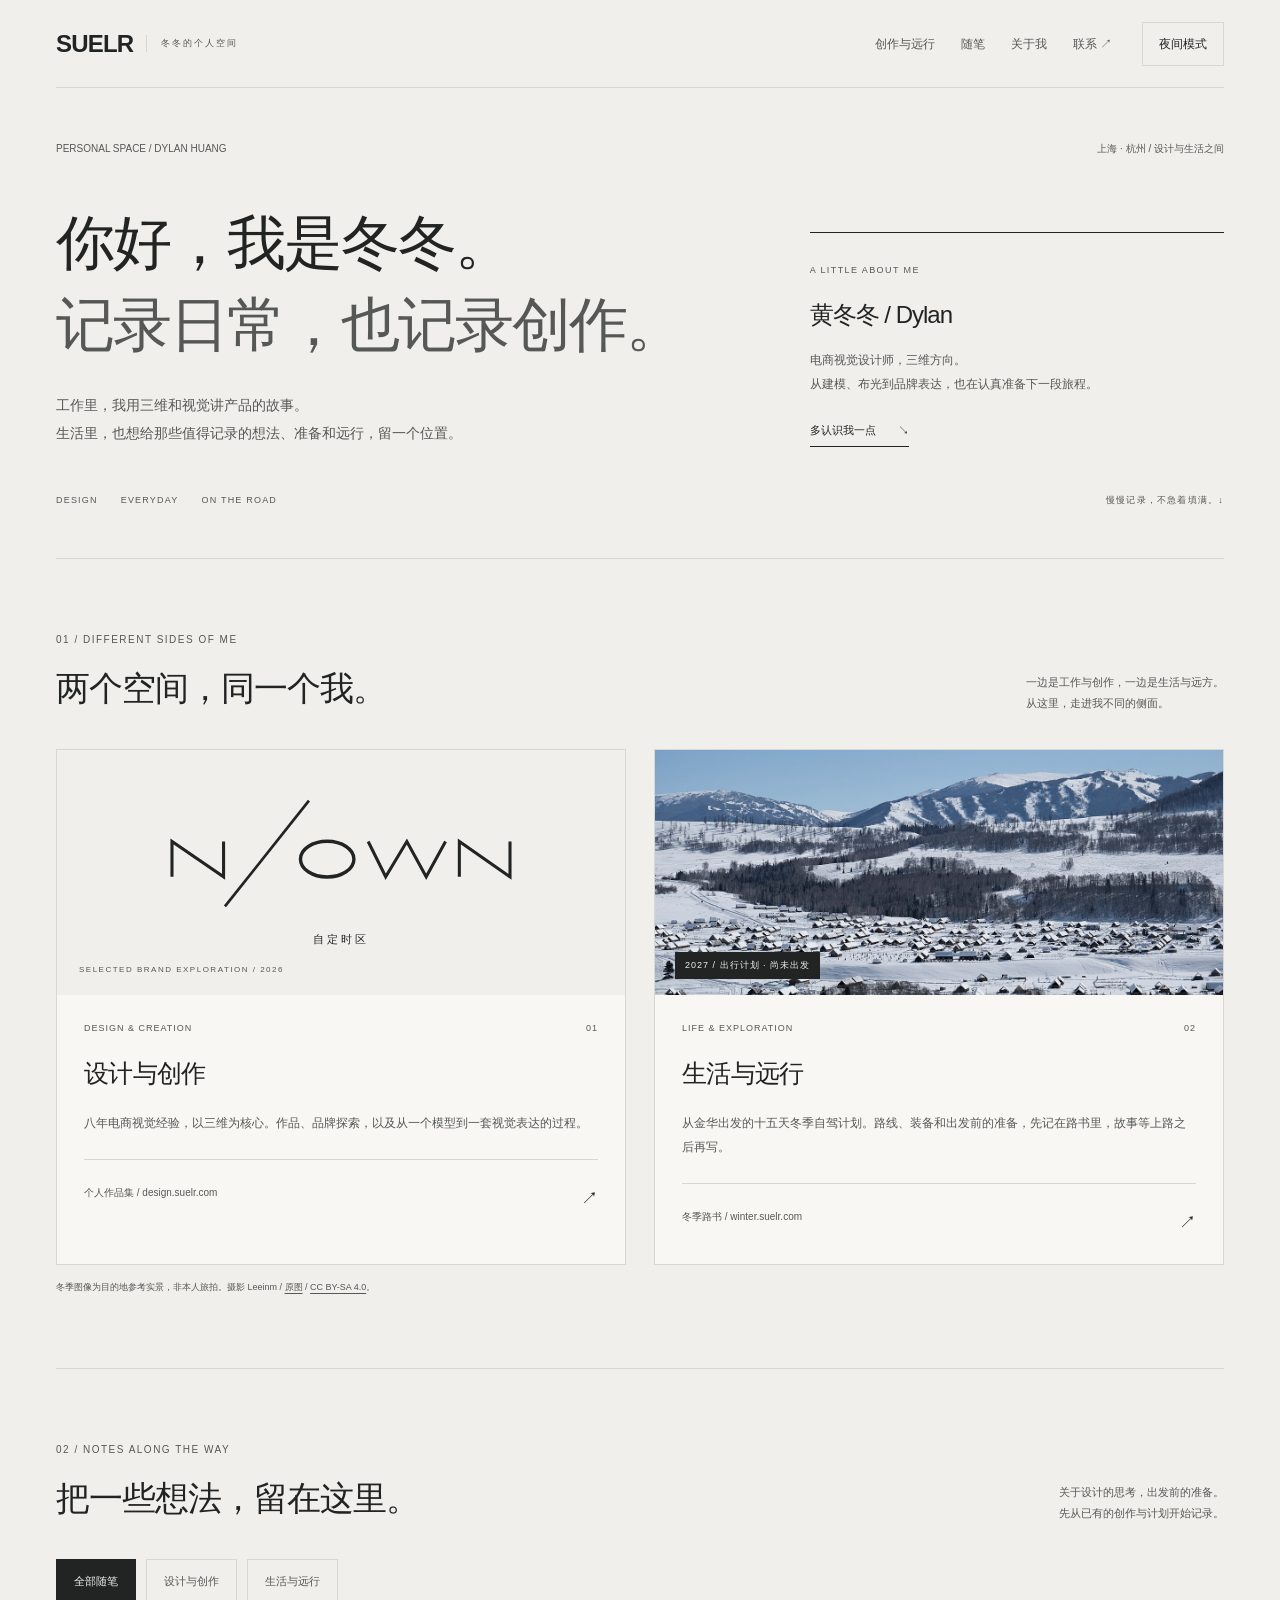
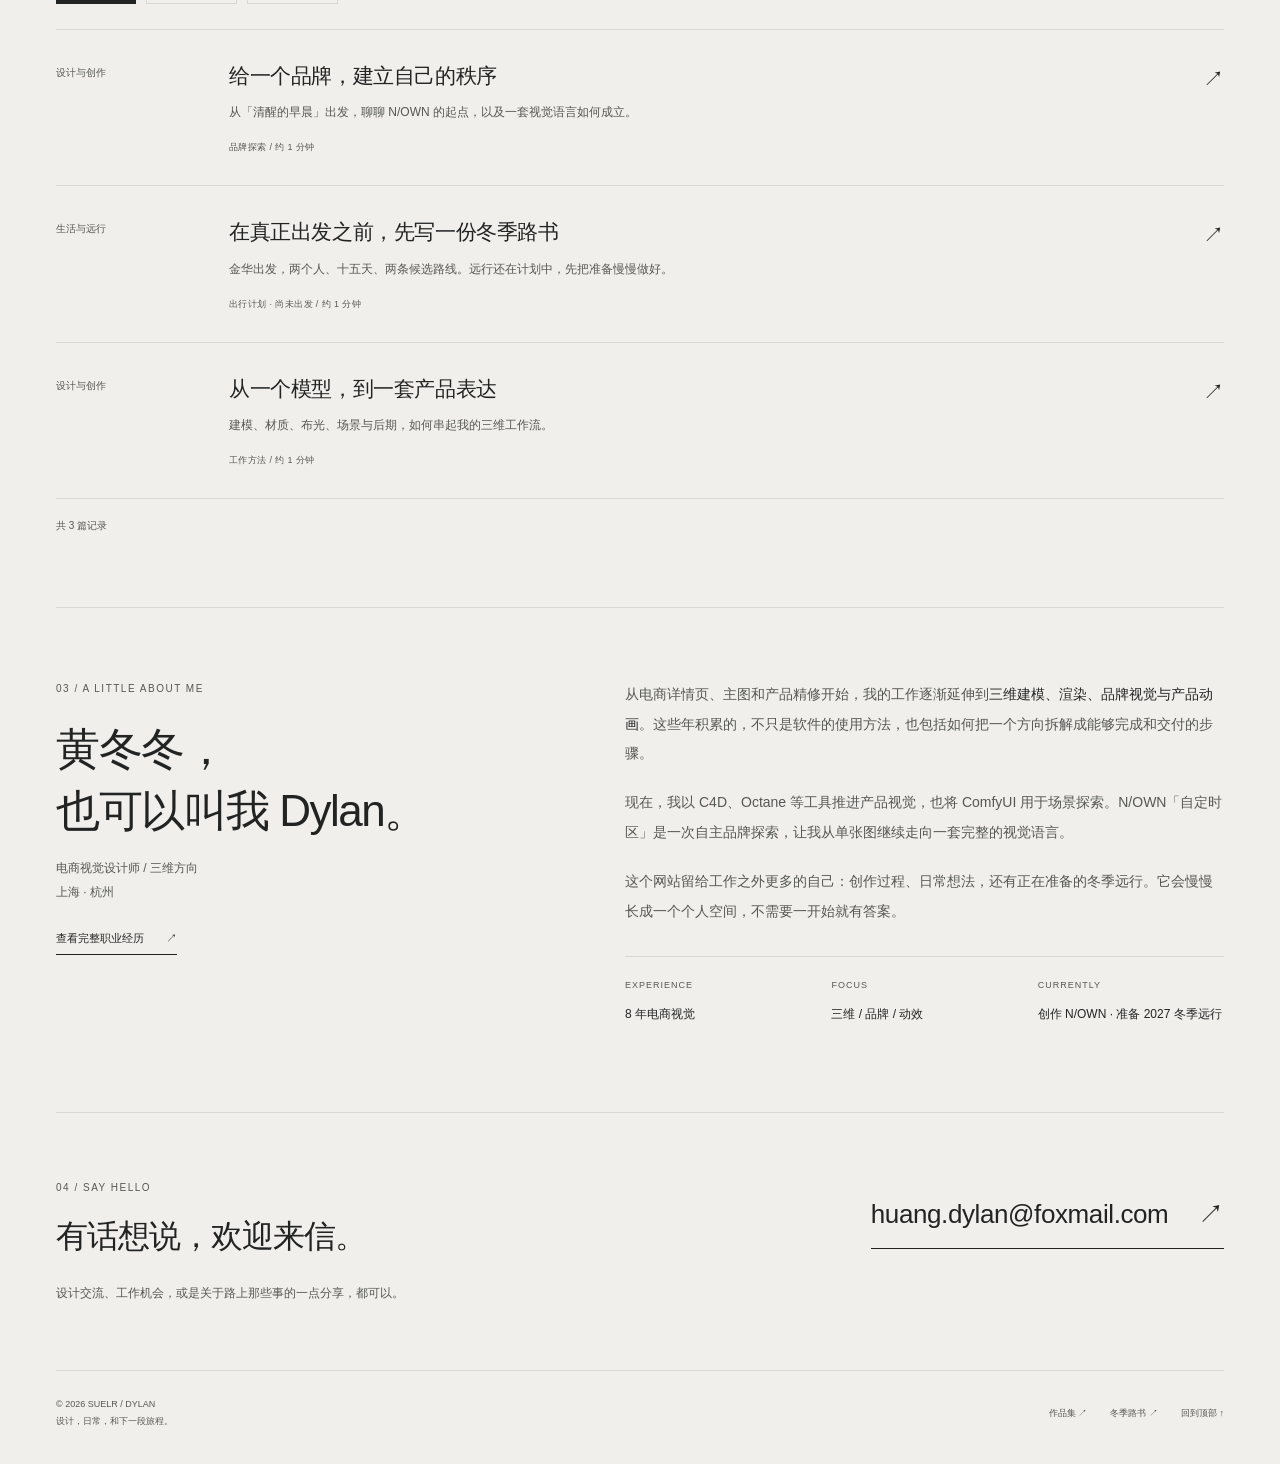
==== index.html @ 42662ec7 "Build personal home and three source-grounded notes" ====
<!doctype html><html lang="zh-CN"><head><meta charset="utf-8"><meta name="viewport" content="width=device-width,initial-scale=1"><meta name="description" content="黄冬冬 Dylan 的个人空间。记录三维设计与品牌创作、生活想法，以及正在准备的冬季远行。"><meta name="theme-color" content="#f0efeb"><title>SUELR · 冬冬的个人空间</title><link rel="canonical" href="https://www.suelr.com/"><meta property="og:type" content="website"><meta property="og:title" content="SUELR · 冬冬的个人空间"><meta property="og:description" content="黄冬冬 Dylan 的个人空间。记录三维设计与品牌创作、生活想法，以及正在准备的冬季远行。"><meta property="og:url" content="https://www.suelr.com/"><script src="./theme.js?v=62fed0d8c7ee"></script><link rel="stylesheet" href="./site.css?v=3f36b0f23cac"><link rel="stylesheet" href="./design-system.css?v=2545f2cd2861"><link rel="icon" href="./assets/favicon.svg?v=b72dc2a48f64" type="image/svg+xml"><link rel="icon" href="./favicon.ico" sizes="any"><link rel="apple-touch-icon" href="./assets/apple-touch-icon.png"></head><body><a href="#main" class="skip">跳到主要内容</a><header class="nav wrap"><a class="wordmark" href="./index.html" aria-label="SUELR 个人主页">SUELR<small>冬冬的个人空间</small></a><div class="site-actions"><button type="button" class="theme-toggle" data-theme-toggle aria-label="切换到夜间模式" aria-pressed="false">夜间模式</button><button type="button" class="menu-toggle" aria-controls="main-nav" aria-expanded="false">菜单 <span aria-hidden="true">＋</span></button></div><nav id="main-nav" aria-label="主导航"><a href="./index.html#spaces">创作与远行</a><a href="./index.html#notes">随笔</a><a href="./index.html#about">关于我</a><a href="./index.html#contact">联系 ↗</a></nav></header><main id="main"><section class="hero-home wrap" id="top"><div class="hero-meta"><span>PERSONAL SPACE / DYLAN HUANG</span><span>上海 · 杭州 / 设计与生活之间</span></div><div class="hero-layout"><div><h1>你好，我是冬冬。<br><span>记录日常，也记录创作。</span></h1><p class="hero-description">工作里，我用三维和视觉讲产品的故事。<br>生活里，也想给那些值得记录的想法、准备和远行，留一个位置。</p></div><aside class="hero-aside"><span class="aside-label">A LITTLE ABOUT ME</span><h2>黄冬冬 / Dylan</h2><p>电商视觉设计师，三维方向。<br>从建模、布光到品牌表达，也在认真准备下一段旅程。</p><a class="inline-link" href="#about">多认识我一点 <span aria-hidden="true">↘</span></a></aside></div><div class="hero-foot"><div class="coordinates"><span>DESIGN</span><span>EVERYDAY</span><span>ON THE ROAD</span></div><span>慢慢记录，不急着填满。↓</span></div></section>
<section class="section-home wrap" id="spaces"><div class="section-heading"><div><p class="eyebrow">01 / DIFFERENT SIDES OF ME</p><h2>两个空间，同一个我。</h2></div><p>一边是工作与创作，一边是生活与远方。<br>从这里，走进我不同的侧面。</p></div><div class="spaces-grid"><a class="space-link" href="https://design.suelr.com/"><div class="space-image"><div class="design-proof"><img src="./assets/nown-wordmark.svg" alt="N/OWN 自定时区正式品牌字标" width="472" height="158"><p>自定时区</p><span>SELECTED BRAND EXPLORATION / 2026</span></div></div><div class="space-copy"><div class="space-topline"><span>DESIGN & CREATION</span><span>01</span></div><h3>设计与创作</h3><p>八年电商视觉经验，以三维为核心。作品、品牌探索，以及从一个模型到一套视觉表达的过程。</p><div class="space-bottom"><span>个人作品集 / design.suelr.com</span><b aria-hidden="true">↗</b></div></div></a><a class="space-link" href="https://winter.suelr.com/"><div class="space-image winter-image"><img src="./assets/winter-hemu.jpg" alt="禾木村冬季雪景，作为冬季出行计划的目的地参考" width="1600" height="1067" loading="lazy"><span class="image-label">2027 / 出行计划 · 尚未出发</span></div><div class="space-copy"><div class="space-topline"><span>LIFE & EXPLORATION</span><span>02</span></div><h3>生活与远行</h3><p>从金华出发的十五天冬季自驾计划。路线、装备和出发前的准备，先记在路书里，故事等上路之后再写。</p><div class="space-bottom"><span>冬季路书 / winter.suelr.com</span><b aria-hidden="true">↗</b></div></div></a></div><p class="photo-credit">冬季图像为目的地参考实景，非本人旅拍。摄影 Leeinm / <a href="https://commons.wikimedia.org/wiki/File:Hemu_Village_in_the_snow.jpg">原图</a> / <a href="https://creativecommons.org/licenses/by-sa/4.0/">CC BY-SA 4.0</a>。</p></section>
<section class="section-home wrap" id="notes"><div class="section-heading"><div><p class="eyebrow">02 / NOTES ALONG THE WAY</p><h2>把一些想法，留在这里。</h2></div><p>关于设计的思考，出发前的准备。<br>先从已有的创作与计划开始记录。</p></div><div class="notes-toolbar" role="group" aria-label="筛选随笔"><button class="filter-button" data-note-filter="all" aria-pressed="true" type="button">全部随笔</button><button class="filter-button" data-note-filter="设计与创作" aria-pressed="false" type="button">设计与创作</button><button class="filter-button" data-note-filter="生活与远行" aria-pressed="false" type="button">生活与远行</button></div><div class="note-list"><a class="note-card" href="./notes/designing-order.html" data-note-category="设计与创作"><span class="note-category">设计与创作</span><div><h3>给一个品牌，建立自己的秩序</h3><p>从「清醒的早晨」出发，聊聊 N/OWN 的起点，以及一套视觉语言如何成立。</p><div class="note-meta">品牌探索 / 约 1 分钟</div></div><span class="note-arrow" aria-hidden="true">↗</span></a><a class="note-card" href="./notes/before-winter.html" data-note-category="生活与远行"><span class="note-category">生活与远行</span><div><h3>在真正出发之前，先写一份冬季路书</h3><p>金华出发，两个人、十五天、两条候选路线。远行还在计划中，先把准备慢慢做好。</p><div class="note-meta">出行计划 · 尚未出发 / 约 1 分钟</div></div><span class="note-arrow" aria-hidden="true">↗</span></a><a class="note-card" href="./notes/from-model-to-image.html" data-note-category="设计与创作"><span class="note-category">设计与创作</span><div><h3>从一个模型，到一套产品表达</h3><p>建模、材质、布光、场景与后期，如何串起我的三维工作流。</p><div class="note-meta">工作方法 / 约 1 分钟</div></div><span class="note-arrow" aria-hidden="true">↗</span></a></div><p class="filter-status" id="note-status" role="status">共 3 篇记录</p></section>
<section class="section-home wrap" id="about"><div class="about-layout"><div><p class="eyebrow">03 / A LITTLE ABOUT ME</p><h2 class="about-name">黄冬冬，<br>也可以叫我 Dylan。</h2><p class="about-role">电商视觉设计师 / 三维方向<br>上海 · 杭州</p><a class="inline-link" href="https://design.suelr.com/#experience">查看完整职业经历 <span aria-hidden="true">↗</span></a></div><div class="about-copy"><p>从电商详情页、主图和产品精修开始，我的工作逐渐延伸到<strong>三维建模、渲染、品牌视觉与产品动画</strong>。这些年积累的，不只是软件的使用方法，也包括如何把一个方向拆解成能够完成和交付的步骤。</p><p>现在，我以 C4D、Octane 等工具推进产品视觉，也将 ComfyUI 用于场景探索。N/OWN「自定时区」是一次自主品牌探索，让我从单张图继续走向一套完整的视觉语言。</p><p>这个网站留给工作之外更多的自己：创作过程、日常想法，还有正在准备的冬季远行。它会慢慢长成一个个人空间，不需要一开始就有答案。</p><dl class="about-facts"><div><dt>EXPERIENCE</dt><dd>8 年电商视觉</dd></div><div><dt>FOCUS</dt><dd>三维 / 品牌 / 动效</dd></div><div><dt>CURRENTLY</dt><dd>创作 N/OWN · 准备 2027 冬季远行</dd></div></dl></div></div></section>
<section class="contact-home wrap" id="contact"><div class="contact-grid"><div><p class="eyebrow">04 / SAY HELLO</p><h2>有话想说，欢迎来信。</h2></div><a class="email" href="mailto:huang.dylan@foxmail.com">huang.dylan@foxmail.com <span aria-hidden="true">↗</span></a></div><p>设计交流、工作机会，或是关于路上那些事的一点分享，都可以。</p></section></main><footer class="footer-home wrap"><p>© <span id="year">2026</span> SUELR / DYLAN<br>设计，日常，和下一段旅程。</p><div class="footer-links"><a href="https://design.suelr.com/">作品集 ↗</a><a href="https://winter.suelr.com/">冬季路书 ↗</a><a href="#top">回到顶部 ↑</a></div></footer><script src="./home.js?v=57fd09cc624c"></script></body></html>
---- site.css ----
*{box-sizing:border-box}html{scroll-behavior:smooth;scroll-padding-top:112px}body{margin:0;font:400 14px/1.9 var(--site-font);-webkit-font-smoothing:antialiased}a{color:inherit;text-decoration:none}button{font:inherit;cursor:pointer}img{display:block;max-width:100%;height:auto}p,h1,h2,h3{margin:0}main{overflow:clip}.wrap{max-width:1248px;width:calc(100% - 112px);margin:auto}.nav{display:flex;align-items:center;justify-content:space-between;position:sticky;top:0;z-index:40;gap:32px}.wordmark{font-size:24px;font-weight:600;letter-spacing:-1px;display:flex;align-items:center;gap:13px}.wordmark small{font-size:9px;letter-spacing:2px;font-weight:400;color:var(--site-muted);border-left:1px solid var(--site-line);padding-left:14px}.nav nav{display:flex;gap:28px;align-items:center}.nav nav a{font-size:12px;color:var(--site-muted)}.site-actions{display:flex;gap:10px;align-items:center}.menu-toggle{display:none}.skip{position:fixed;top:-100px;left:20px;z-index:200;background:var(--site-text);color:var(--site-bg);padding:12px 18px}.skip:focus{top:10px}.eyebrow{font-size:10px;letter-spacing:1.5px;color:var(--site-muted);line-height:1.8}.hero-home{padding:51px 0 49px;border-bottom:1px solid var(--site-line)}.hero-meta{display:flex;justify-content:space-between;gap:25px;font-size:10px;color:var(--site-muted);margin-bottom:44px}.hero-layout{display:grid;grid-template-columns:1.65fr 1fr;gap:70px;align-items:end}.hero-home h1{font-size:clamp(40px,4.6vw,65px);line-height:1.4;letter-spacing:-2px;font-weight:500;margin:0 0 24px}.hero-home h1 span{color:var(--site-muted)}.hero-description{font-size:14px;line-height:2;color:var(--site-muted);max-width:540px}.hero-aside{border-top:1px solid var(--site-text);padding-top:22px;align-self:end}.hero-aside .aside-label{font-size:9px;letter-spacing:1.4px;color:var(--site-muted)}.hero-aside h2{font-size:24px;line-height:1.5;font-weight:500;margin:15px 0}.hero-aside p{font-size:12px;line-height:2;color:var(--site-muted)}.inline-link{display:inline-flex;align-items:center;gap:22px;font-size:11px;border-bottom:1px solid var(--site-text);padding:11px 0 5px;margin-top:13px}.inline-link:hover{color:var(--site-muted)}.hero-foot{display:flex;justify-content:space-between;align-items:center;margin-top:45px;font-size:9px;letter-spacing:1.2px;color:var(--site-muted)}.hero-foot .coordinates{display:flex;gap:23px}.section-home{padding:72px 0;border-bottom:1px solid var(--site-line);scroll-margin-top:110px}.section-heading{display:flex;align-items:end;justify-content:space-between;gap:40px;margin-bottom:35px}.section-heading h2{font-size:34px;line-height:1.5;font-weight:500;letter-spacing:-1px;margin-top:14px}.section-heading>p{font-size:11px;color:var(--site-muted);line-height:1.9;max-width:330px}.spaces-grid{display:grid;grid-template-columns:1fr 1fr;gap:28px}.space-link{display:flex;flex-direction:column;border:1px solid var(--site-line);transition:border-color .15s}.space-link:hover{border-color:var(--site-muted)}.space-image{height:245px;overflow:hidden;background:var(--site-soft);position:relative}.design-proof{height:100%;background:#f0efeb;display:flex;align-items:center;justify-content:center;flex-direction:column;padding:35px 50px;color:#222424}.design-proof img{width:82%;max-width:350px}.design-proof p{font-size:11px;letter-spacing:3px;margin-top:16px}.design-proof span{position:absolute;bottom:18px;left:22px;font-size:8px;letter-spacing:1.5px;color:#565856}.winter-image img{width:100%;height:100%;object-fit:cover;object-position:center 57%;filter:saturate(.65);transition:transform .4s}.space-link:hover .winter-image img{transform:scale(1.025)}.winter-image .image-label{position:absolute;bottom:16px;left:20px;background:#222424;color:#f0efeb;padding:5px 10px;font-size:9px;letter-spacing:1px}.space-copy{padding:25px 27px;background:var(--site-surface);flex:1}.space-topline{display:flex;justify-content:space-between;font-size:9px;color:var(--site-muted);letter-spacing:1px}.space-copy h3{font-size:25px;font-weight:500;letter-spacing:-.7px;margin:13px 0}.space-copy p{font-size:12px;color:var(--site-muted);line-height:2}.space-bottom{display:flex;justify-content:space-between;gap:10px;font-size:10px;color:var(--site-muted);padding-top:23px;margin-top:24px;border-top:1px solid var(--site-line)}.space-bottom b{font-size:17px;font-weight:400;color:var(--site-text)}.photo-credit{font-size:9px;color:var(--site-muted);line-height:1.9;margin-top:14px}.photo-credit a{text-decoration:underline;text-underline-offset:3px}.notes-toolbar{display:flex;gap:10px;flex-wrap:wrap;margin-bottom:25px}.filter-button{padding:11px 17px;border:1px solid var(--site-line);background:transparent;color:var(--site-muted);min-height:44px;font-size:11px}.filter-button:hover{background:var(--site-hover-bg);color:var(--site-text)}.filter-button[aria-pressed=true]{background:var(--site-text);color:var(--site-bg);border-color:var(--site-text)}.note-list{border-top:1px solid var(--site-line)}.note-card{display:grid;grid-template-columns:145px 1fr 30px;gap:28px;padding:29px 0;border-bottom:1px solid var(--site-line);align-items:start;transition:background .15s}.note-card:hover{background:var(--site-hover-bg)}.note-category{font-size:10px;color:var(--site-muted);padding-top:4px}.note-card h3{font-size:21px;font-weight:500;line-height:1.6;margin-bottom:9px;letter-spacing:-.4px}.note-card p{font-size:12px;line-height:1.9;color:var(--site-muted);max-width:740px}.note-meta{font-size:9px;color:var(--site-muted);margin-top:15px;letter-spacing:.4px}.note-arrow{font-size:21px;text-align:right}.filter-status{font-size:10px;color:var(--site-muted);margin-top:17px}.about-layout{display:grid;grid-template-columns:1fr 1.25fr;gap:90px}.about-name{font-size:44px;font-weight:500;line-height:1.4;letter-spacing:-1.5px;margin:20px 0 15px}.about-role{font-size:12px;color:var(--site-muted);line-height:2}.about-copy p{font-size:14px;line-height:2.1;color:var(--site-muted);margin-bottom:20px}.about-copy strong{font-weight:500;color:var(--site-text)}.about-facts{display:grid;grid-template-columns:repeat(3,1fr);border-top:1px solid var(--site-line);margin-top:30px;padding-top:20px;gap:20px}.about-facts dt{font-size:9px;color:var(--site-muted);letter-spacing:1px;margin-bottom:9px}.about-facts dd{font-size:12px;margin:0;line-height:1.9}.contact-home{padding:66px 0 40px}.contact-grid{display:flex;align-items:center;justify-content:space-between;gap:40px}.contact-home h2{font-size:32px;font-weight:500;line-height:1.5;margin-top:15px;letter-spacing:-1px}.contact-home .email{font-size:clamp(16px,2.5vw,26px);border-bottom:1px solid var(--site-text);padding-bottom:8px;display:flex;align-items:center;gap:30px;letter-spacing:-.4px}.contact-home>p{font-size:12px;color:var(--site-muted);margin-top:22px}.footer-home{display:flex;justify-content:space-between;align-items:center;gap:25px;border-top:1px solid var(--site-line);padding:24px 0 32px;margin-top:25px;font-size:9px;color:var(--site-muted)}.footer-links{display:flex;gap:23px}.footer-links a{padding:10px 0}.footer-links a:hover{color:var(--site-text)}[hidden]{display:none!important}.breadcrumb{font-size:10px;color:var(--site-muted);padding:28px 0;border-bottom:1px solid var(--site-line);display:flex;gap:15px}.article-shell{max-width:760px;margin:0 auto;padding:50px 0 65px}.article-head{padding-bottom:30px;border-bottom:1px solid var(--site-line);margin-bottom:35px}.article-head h1{font-size:40px;line-height:1.5;font-weight:500;letter-spacing:-1.1px;margin:18px 0}.article-head .summary{font-size:14px;line-height:2;color:var(--site-muted)}.article-meta{font-size:10px;line-height:1.9;color:var(--site-muted);margin-top:23px;display:flex;gap:20px}.prose h2{font-size:25px;line-height:1.6;font-weight:500;margin:37px 0 17px;letter-spacing:-.6px}.prose p,.prose li{font-size:15px;line-height:2.15;color:var(--site-muted);margin:0 0 20px}.prose ul{padding-left:23px;margin:20px 0 25px}.prose li{margin:0 0 10px}.prose blockquote{margin:30px 0;padding:18px 24px;border-left:2px solid var(--site-text);background:var(--site-soft)}.prose blockquote p{color:var(--site-text);margin:0;font-size:17px}.prose a{color:var(--site-text);text-decoration:underline;text-underline-offset:5px}.article-end{margin-top:44px;padding-top:24px;border-top:1px solid var(--site-line);display:flex;justify-content:space-between;align-items:center;gap:25px;font-size:12px}.copy-status{font-size:10px;color:var(--site-muted);margin-top:10px}.related-note{margin:24px 0 0;font-size:11px;color:var(--site-muted);line-height:1.9}
@media(max-width:1000px){.hero-layout{gap:40px;grid-template-columns:1.6fr 1fr}.hero-home h1{font-size:48px}.hero-aside h2{font-size:21px}.about-layout{gap:45px}.space-image{height:220px}.space-copy{padding:22px}.design-proof{padding:30px}.note-card{grid-template-columns:115px 1fr 25px;gap:20px}.contact-grid{gap:30px}.article-shell{max-width:700px}}
@media(max-width:800px){html{scroll-padding-top:96px}.hero-home{padding-top:32px}.hero-meta{margin-bottom:30px;font-size:9px;gap:15px}.hero-layout{grid-template-columns:1fr;gap:32px}.hero-home h1{font-size:47px}.hero-description{font-size:13px}.hero-aside{display:grid;grid-template-columns:1fr 1fr;gap:15px 30px;padding-top:22px}.hero-aside .aside-label{grid-column:1/-1}.hero-aside h2{margin:0;font-size:22px}.hero-aside .inline-link{justify-self:start;align-self:end;margin:0}.hero-foot{margin-top:30px;font-size:8px}.section-home{padding:52px 0;scroll-margin-top:95px}.section-heading{gap:25px;margin-bottom:28px}.section-heading h2{font-size:28px}.section-heading>p{max-width:240px;font-size:10px}.spaces-grid{gap:20px}.space-image{height:210px}.space-copy h3{font-size:23px}.note-card{grid-template-columns:95px 1fr 20px;gap:18px}.note-card h3{font-size:19px}.about-layout{grid-template-columns:1fr;gap:28px}.about-name{font-size:36px;margin-top:15px}.about-copy p{font-size:13px}.contact-grid{display:block}.contact-home .email{display:inline-flex;margin-top:25px;font-size:23px}.contact-home{padding-top:45px}.article-shell{padding-top:35px}.article-head h1{font-size:34px}.prose p,.prose li{font-size:14px}}
@media(max-width:600px){.wordmark small{display:none}.nav .wordmark{font-size:22px}.hero-home{padding:27px 0 30px}.hero-meta{display:block;line-height:1.9;margin-bottom:26px}.hero-meta>span:last-child{display:block;margin-top:8px}.hero-home h1{font-size:38px;letter-spacing:-1.5px;line-height:1.45;margin-bottom:20px}.hero-description{font-size:12px;line-height:2}.hero-aside{grid-template-columns:1fr;gap:12px}.hero-aside h2{font-size:23px}.hero-aside p{font-size:12px}.hero-aside .inline-link{font-size:11px;margin-top:2px}.hero-foot{font-size:7px;gap:15px;line-height:1.8;margin-top:28px;letter-spacing:.5px}.hero-foot .coordinates{gap:10px}.section-home{padding:43px 0}.section-heading{display:block}.section-heading h2{font-size:27px}.section-heading>p{max-width:none;margin-top:15px;font-size:11px}.spaces-grid{grid-template-columns:1fr;gap:25px}.space-image{height:230px}.design-proof{padding:35px}.space-copy{padding:23px 21px}.space-copy h3{font-size:24px}.space-copy p{font-size:12px}.space-bottom{padding-top:20px;margin-top:21px;font-size:9px}.photo-credit{font-size:8px}.notes-toolbar{gap:8px;margin-bottom:20px}.filter-button{font-size:10px;padding:10px 14px}.note-card{grid-template-columns:1fr 18px;gap:10px;padding:24px 0}.note-category{grid-column:1;font-size:9px;padding:0}.note-card>div:nth-child(2){grid-column:1}.note-arrow{grid-column:2;grid-row:1/3;align-self:center}.note-card h3{font-size:19px;margin-bottom:10px}.note-card p{font-size:11px;line-height:2}.note-meta{font-size:9px;margin-top:12px}.about-name{font-size:36px}.about-facts{grid-template-columns:1fr 1fr;gap:20px}.about-facts>div:last-child{grid-column:1/-1}.contact-home h2{font-size:27px}.contact-home .email{font-size:19px;gap:18px}.contact-home>p{font-size:11px;line-height:2}.footer-home{align-items:flex-start;gap:15px;font-size:8px;line-height:1.9;padding-top:22px}.footer-links{gap:13px;flex-wrap:wrap;justify-content:flex-end}.breadcrumb{font-size:9px;padding:23px 0;gap:10px;flex-wrap:wrap}.article-shell{padding:28px 0 45px}.article-head h1{font-size:29px;line-height:1.55;margin:17px 0}.article-head .summary{font-size:12px}.article-meta{font-size:9px;gap:13px;flex-wrap:wrap;margin-top:20px}.prose h2{font-size:22px;margin-top:30px}.prose p,.prose li{font-size:14px;line-height:2.1}.prose blockquote{padding:16px 18px}.prose blockquote p{font-size:15px}.article-end{font-size:11px}.article-end .close{font-size:11px}.related-note{font-size:10px}}
@media(prefers-reduced-motion:reduce){html{scroll-behavior:auto}*{transition:none!important}}
---- design-system.css ----
/* Shared visual foundation: identical in design and winter repositories. */
:root,:root[data-theme="day"]{--site-bg:#f0efeb;--site-surface:#f8f7f3;--site-soft:#e6e5df;--site-text:#222424;--site-muted:#565856;--site-line:#d7d8d3;--site-font:MiSans,"PingFang SC","Microsoft YaHei",Arial,sans-serif;--site-control:12px;--site-section:34px;--site-gap:64px;--paper:var(--site-bg);--ink:var(--site-text);--secondary:var(--site-muted);--bg:var(--site-bg);--panel:var(--site-surface);--panel2:var(--site-soft);--text:var(--site-text);--muted:var(--site-muted);--line:var(--site-line);--accent:var(--site-text);--ice:var(--site-muted);--surface:var(--site-surface);--good:var(--site-text)}
:root[data-theme="night"]{--site-bg:#222424;--site-surface:#2a2c2c;--site-soft:#343636;--site-text:#f0efeb;--site-muted:#b7b8b5;--site-line:#4a4c4a;--paper:var(--site-bg);--ink:var(--site-text);--secondary:var(--site-muted);--bg:var(--site-bg);--panel:var(--site-surface);--panel2:var(--site-soft);--text:var(--site-text);--muted:var(--site-muted);--line:var(--site-line);--accent:var(--site-text);--ice:var(--site-muted);--surface:var(--site-surface);--good:var(--site-text)}
body,[data-theme="day"] body{background:var(--site-bg);color:var(--site-text);font-family:var(--site-font);-webkit-font-smoothing:antialiased}
button,input,select,textarea,summary,.card,.hero,.day,.route-switch,.pill,.tripbar,.prep-progress,.backup-tools,.destination-photo{border-radius:0!important;box-shadow:none!important}
.button,.close,.link-button,.theme-toggle,.menu-toggle,.nav-menu-toggle,.work-filters button,.roadbook-tools select{min-height:44px;font-size:var(--site-control);font-weight:400;border-radius:0;line-height:1.5}
.button{padding:14px 20px;background:var(--site-text);color:var(--site-bg)}.close,.link-button,.theme-toggle,.menu-toggle,.nav-menu-toggle{padding:11px 16px;border:1px solid var(--site-line);background:transparent;color:var(--site-text)}
.button:hover{background:var(--site-muted)}.close:hover,.link-button:hover,.theme-toggle:hover,.menu-toggle:hover,.nav-menu-toggle:hover{background:var(--site-soft);border-color:var(--site-muted)}
a:focus-visible,button:focus-visible,input:focus-visible,select:focus-visible,summary:focus-visible{outline:2px solid var(--site-text);outline-offset:4px}
.site-actions{display:flex;align-items:center;gap:10px;order:3}.nav .wordmark{order:1}.nav #main-nav{order:2;margin-left:auto}.nav{gap:30px}.nav,.site-nav{height:88px;min-height:88px;padding-top:0;padding-bottom:0;align-items:center;background:var(--site-bg);border-bottom:1px solid var(--site-line)}
.nav .wordmark,.site-nav .brand{font-size:24px;font-weight:600;letter-spacing:-.8px;color:var(--site-text)}.nav nav,.site-nav .nav-links{gap:26px}.nav nav a,.site-nav .nav-links a{font-size:12px;font-weight:400;color:var(--site-muted);padding:12px 0;min-height:44px;line-height:20px}.nav nav a:hover,.site-nav .nav-links a:hover{color:var(--site-text);background:transparent}.nav-links a[aria-current="page"]{background:transparent;color:var(--site-text);text-decoration:underline;text-underline-offset:8px}
.wrap{max-width:1248px;width:calc(100% - 112px)}.shell{max-width:1360px;padding-left:56px;padding-right:56px;margin:auto}.section h2,h2{font-size:var(--site-section);font-weight:500;line-height:1.5;letter-spacing:-1px}.section .lead{font-size:13px;line-height:2}.eyebrow,.kicker{font-size:10px;letter-spacing:1.5px;font-weight:400;line-height:1.8;color:var(--site-muted)}.section{padding-top:64px}
.site-nav{position:relative;margin-bottom:32px}.site-nav .nav-actions{gap:10px}.site-nav .theme-toggle{font-size:12px;padding:11px 16px}.site-nav .brand{letter-spacing:-.8px}.hero{box-shadow:none!important}.hero-photo-mobile{border-radius:0!important;filter:saturate(.65)}.route-switch{background:transparent;padding:4px}.route-switch button{min-height:44px;font-size:12px;font-weight:400}.hero .route-switch button.active{background:var(--site-text);color:var(--site-bg)}.hero .kicker{font-size:10px}.hero h1{font-weight:500;line-height:1.4}.hero-sub{font-size:13px;line-height:2}.card{border:1px solid var(--site-line);background:var(--site-surface)}.tripbar,[data-theme="day"] .tripbar{box-shadow:none;background:var(--site-surface)}.tripbar button{background:var(--site-text);color:var(--site-bg);font-weight:400}.day,.day.active,[data-theme="day"] .day.active{background:var(--site-surface)}.day:hover,[data-theme="day"] .day:hover{background:var(--site-soft)}.pill,.pill.play,.pill.buffer,[data-theme="day"] .pill,[data-theme="day"] .pill.play,[data-theme="day"] .pill.buffer{color:var(--site-muted);background:var(--site-soft);border-color:var(--site-line)}
.hero-art{background:#f0efeb;color:#222424}.hero-art .image-caption{background:#f0efeb;color:#565856}.brand-stage>span{color:#565856}.contact{background:#222424;color:#f0efeb}.contact .email,.contact h2{color:#f0efeb}.contact .serif{color:#f0efeb}.contact .eyebrow{color:#b7b8b5}.contact .button{background:#f0efeb;color:#222424}
.about-band{background:var(--site-soft)}.empty-canvas,.application-placeholder>div,.orbit-features>div{background:var(--site-soft);border-color:var(--site-line)}.empty-canvas .slot-cross,.slot-number,.slot-state{color:var(--site-muted)}.work-filters button{background:transparent;color:var(--site-muted)}.work-filters button[aria-pressed="true"]{background:var(--site-text);color:var(--site-bg)}.principles span,.specs>div,.system-title{border-color:var(--site-line)}
/* Formal black brand artwork stays on an intentional light proofing surface. */
.construction-card,.orbit-art{background:#fff}.construction-card figcaption{color:#222424}.construction-card figcaption small{color:#565856}.brand-stage>p{color:#222424}
@media(min-width:801px){.site-nav{grid-template-columns:auto 1fr auto;gap:30px}.site-nav .nav-links{display:flex;grid-column:2;grid-row:1;justify-content:flex-end;border:0;padding:0;background:transparent}.site-nav .nav-actions{grid-column:3;grid-row:1}.site-nav .nav-menu-toggle{display:none}.nav .menu-toggle{display:none}.nav #main-nav{display:flex;position:static;background:transparent;box-shadow:none;border:0;padding:0}}
@media(max-width:1000px){.wrap{width:calc(100% - 64px)}.shell{padding-left:32px;padding-right:32px}.nav,.site-nav{gap:18px}.nav nav,.site-nav .nav-links{gap:18px}.nav .wordmark span{display:none}}
@media(max-width:800px){.nav,.site-nav{height:auto;min-height:78px}.nav .site-actions{margin-left:auto}.nav .menu-toggle{display:flex}.nav #main-nav{display:none;position:absolute;top:77px;left:0;right:0;margin:0;padding:12px 0 18px;grid-template-columns:1fr 1fr;border-bottom:1px solid var(--site-line);background:var(--site-bg);box-shadow:none;z-index:25}.nav.menu-open #main-nav{display:grid}.nav nav a{display:block!important;padding:12px}.site-nav{grid-template-columns:1fr auto;gap:12px}.site-nav .nav-actions{grid-column:2;grid-row:1}.site-nav .nav-menu-toggle{display:inline-flex}.site-nav .nav-links{display:none;grid-column:1/-1;grid-row:2;grid-template-columns:1fr 1fr;gap:8px;padding:12px;border:1px solid var(--site-line);background:var(--site-bg)}.site-nav .nav-links.is-open{display:grid}.site-nav .nav-links a{padding:12px;justify-content:flex-start;background:transparent}.nav .wordmark,.site-nav .brand{font-size:21px}.site-nav .brand{grid-column:1;grid-row:1}.section h2,h2{font-size:28px}}
@media(max-width:600px){.wrap{width:calc(100% - 40px)}.shell{padding-left:20px;padding-right:20px}.nav .site-actions{gap:8px}.theme-toggle,.menu-toggle,.nav-menu-toggle,.site-nav .theme-toggle{font-size:11px;padding:10px 12px;min-height:44px}.site-nav .nav-actions{gap:8px}.nav,.site-nav{min-height:78px;gap:10px}.nav #main-nav{left:0;right:0}.nav .wordmark{font-size:20px}.wordmark span{display:none}.eyebrow,.kicker,.hero .kicker{font-size:9px;letter-spacing:1px}.section{padding-top:48px}.section h2,h2{font-size:27px}.hero h1{font-size:35px}.hero-sub{font-size:12px}.button,.close,.link-button{font-size:12px}.shell .hero{padding:24px 20px}.hero-content{gap:24px}}
@media(prefers-reduced-motion:reduce){html{scroll-behavior:auto}*{transition:none!important}}

/* Both sites use the same sticky header and menu affordance. */
.site-nav{position:sticky;top:0;z-index:40}.nav-menu-icon{width:auto;height:auto;border:0;font-size:15px;line-height:1}.nav-menu-icon:after{content:"＋";position:static;border:0}.nav-menu-toggle[aria-expanded="true"] .nav-menu-icon{transform:rotate(45deg)}

/* Reading progress and interactive surfaces follow the active theme. */
.reading-progress{position:fixed;inset:0 auto auto 0;height:2px;width:0;background:var(--site-text);z-index:150;pointer-events:none}
summary:hover,:root[data-theme="night"] summary:hover,:root[data-theme="day"] summary:hover{background:var(--site-soft);color:var(--site-text)}
summary:focus-visible{background:var(--site-soft);color:var(--site-text)}
.work-group>summary:hover,.system-details>summary:hover{background:var(--site-soft);color:var(--site-text)}
:root[data-theme="night"] .nav nav a:hover,:root[data-theme="night"] .site-nav .nav-links a:hover{background:var(--site-soft);color:var(--site-text)}
:root[data-theme="night"] .hero-art:hover .image-caption{background:#d7d8d3;color:#222424}

/* Keep interaction feedback visible with theme-appropriate emphasis. */
:root,:root[data-theme="day"]{--site-hover-bg:#e6e5df;--site-hover-border:#80827f}
:root[data-theme="night"]{--site-hover-bg:#343636;--site-hover-border:#80827f}
summary:hover,:root[data-theme="night"] summary:hover,:root[data-theme="day"] summary:hover,.work-group>summary:hover,.system-details>summary:hover,summary:focus-visible{background:var(--site-hover-bg);color:var(--site-text);border-color:var(--site-hover-border)}
.work-filters button:hover,.work-filters button:focus-visible{background:var(--site-hover-bg);color:var(--site-text);border-color:var(--site-hover-border)}
.work-filters button[aria-pressed="true"]:hover{background:var(--site-text);color:var(--site-bg)}
.close:hover,.link-button:hover,.theme-toggle:hover,.menu-toggle:hover,.nav-menu-toggle:hover{background:var(--site-hover-bg);border-color:var(--site-hover-border)}
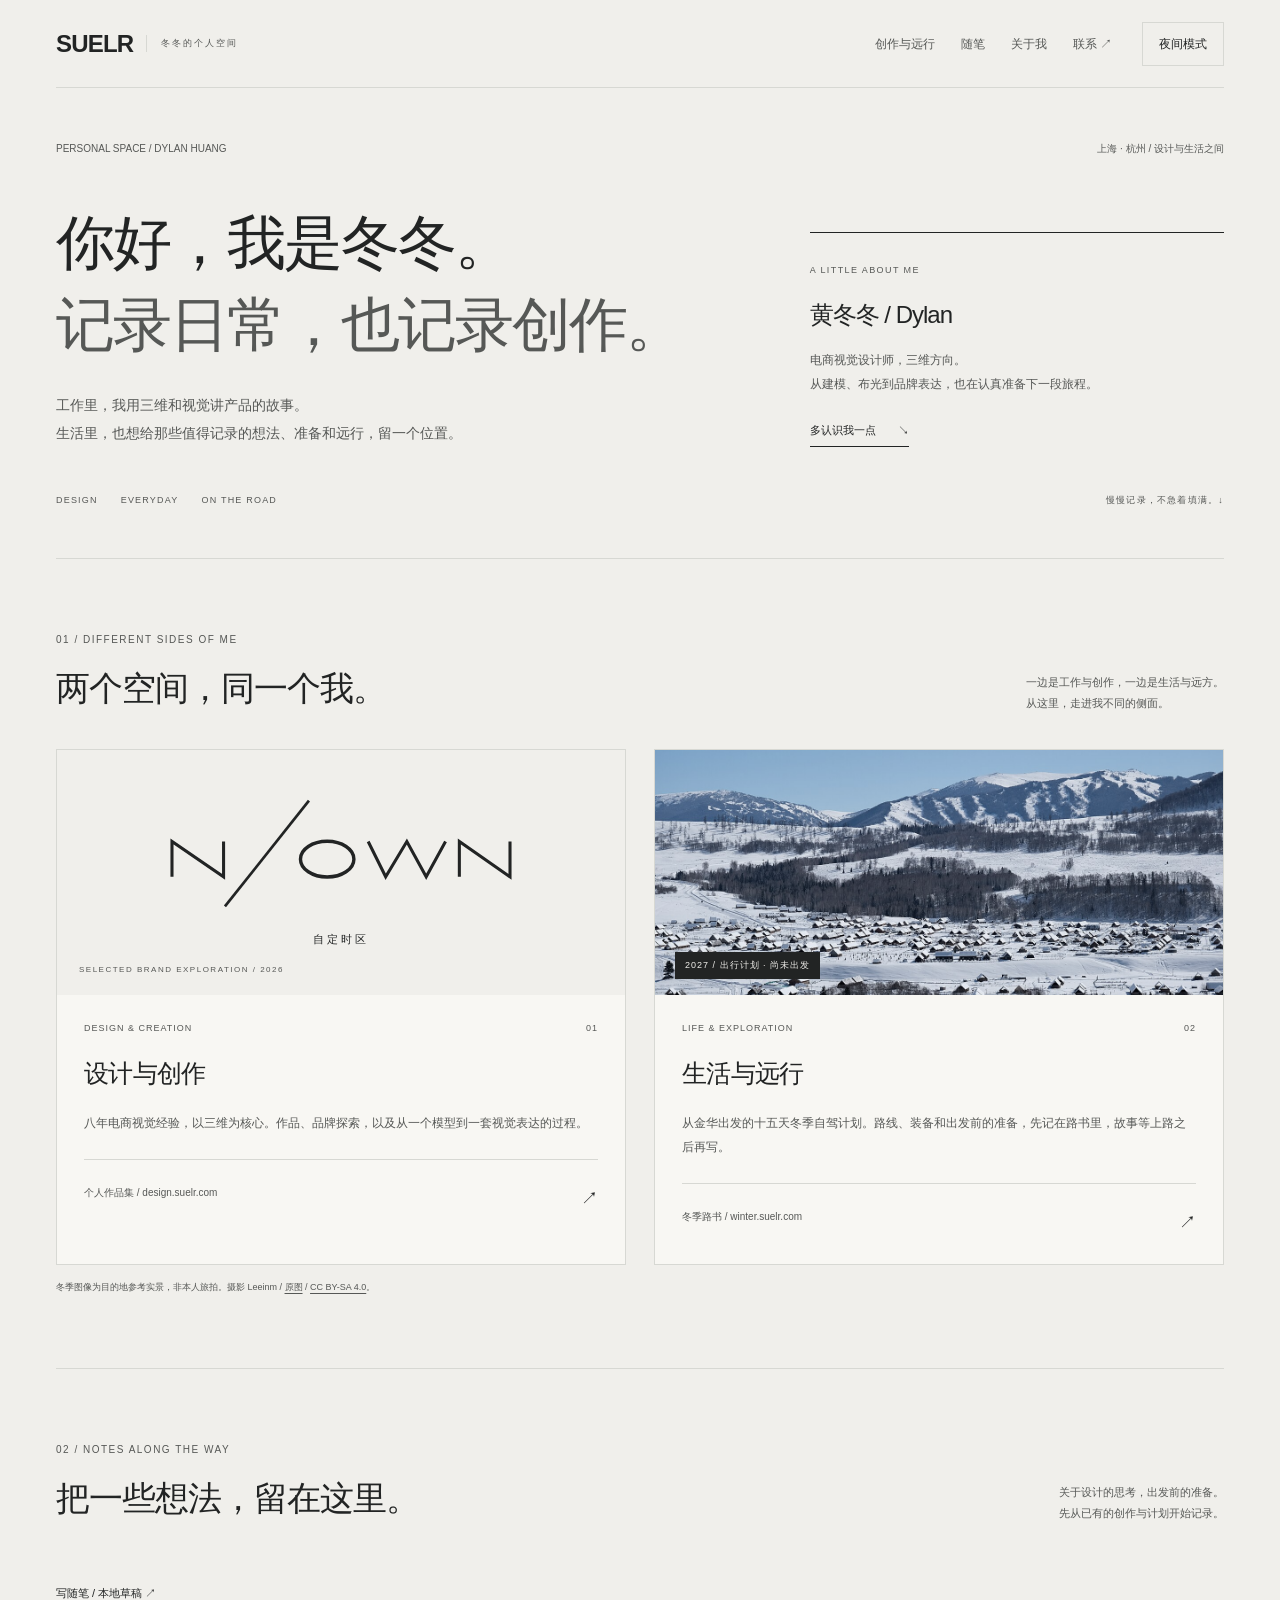
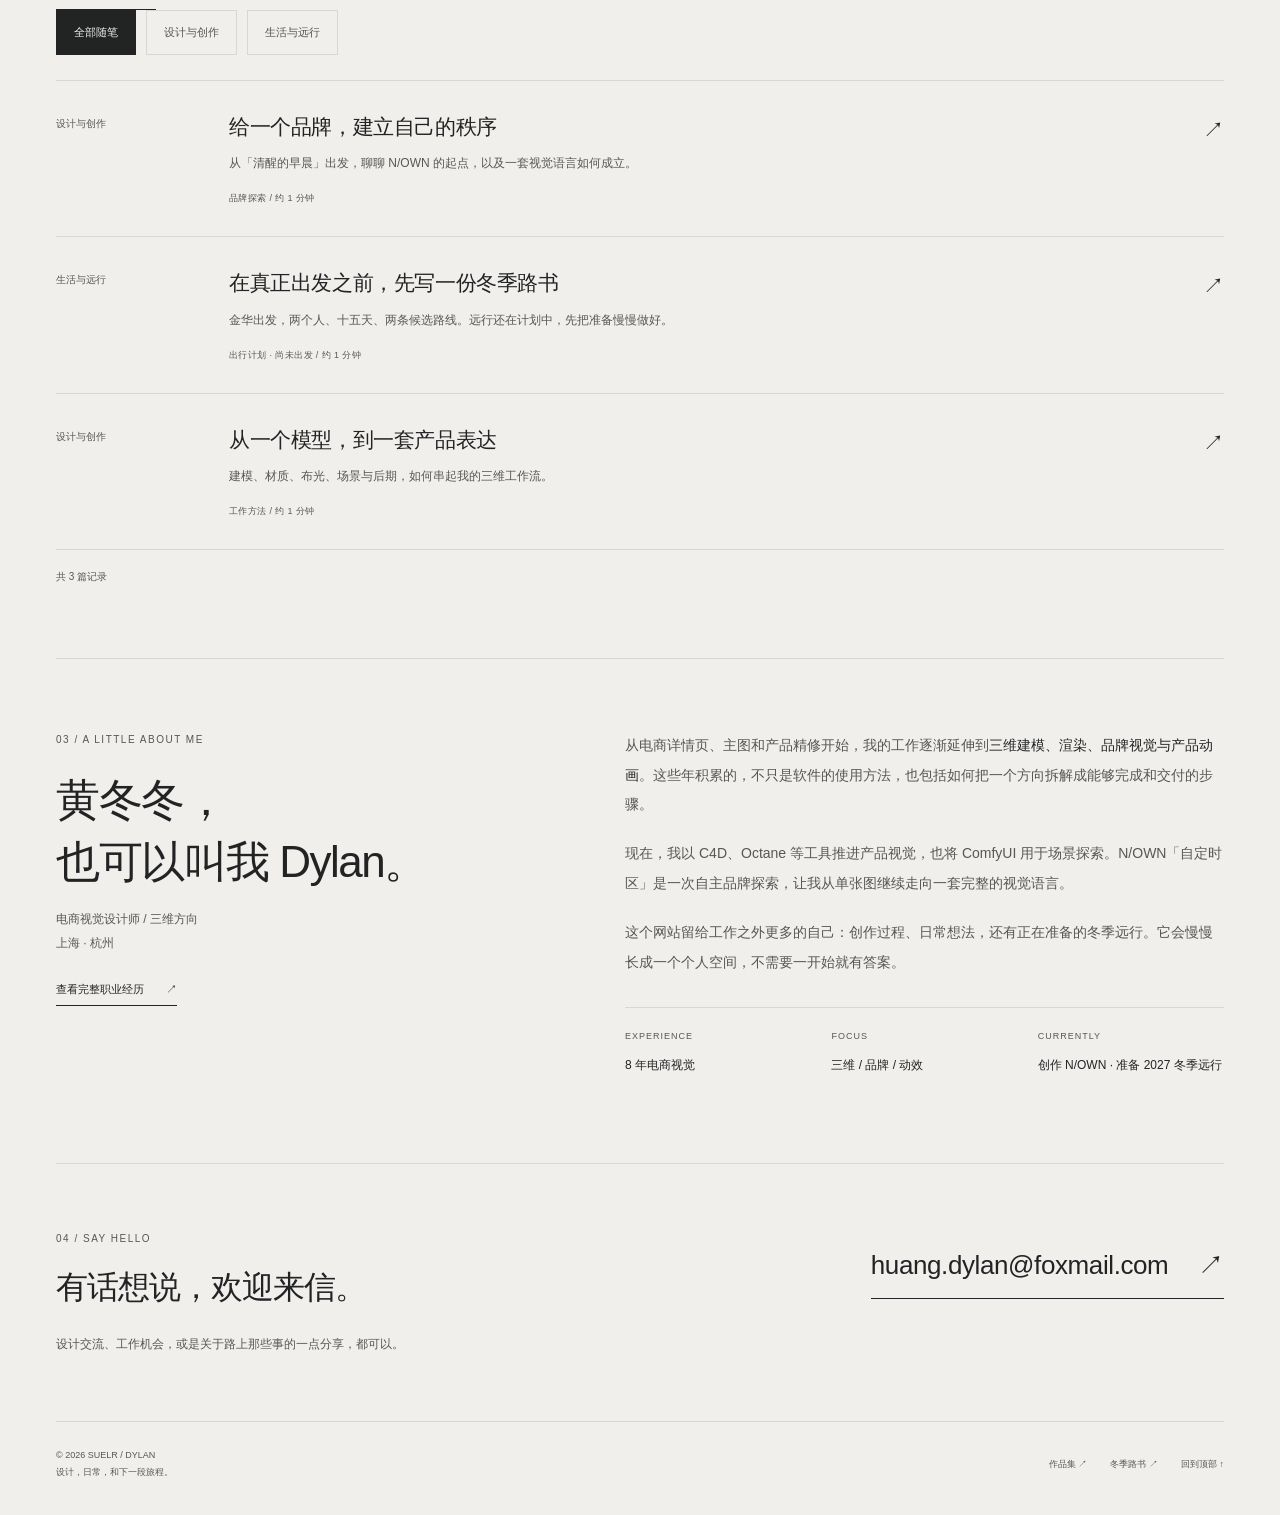
==== commit 3a96a96b: "Add local note editor, Markdown drafts and preview with isolated Pages publishing" ====
--- a/index.html
+++ b/index.html
@@ -1,5 +1,5 @@
 <!doctype html><html lang="zh-CN"><head><meta charset="utf-8"><meta name="viewport" content="width=device-width,initial-scale=1"><meta name="description" content="黄冬冬 Dylan 的个人空间。记录三维设计与品牌创作、生活想法，以及正在准备的冬季远行。"><meta name="theme-color" content="#f0efeb"><title>SUELR · 冬冬的个人空间</title><link rel="canonical" href="https://www.suelr.com/"><meta property="og:type" content="website"><meta property="og:title" content="SUELR · 冬冬的个人空间"><meta property="og:description" content="黄冬冬 Dylan 的个人空间。记录三维设计与品牌创作、生活想法，以及正在准备的冬季远行。"><meta property="og:url" content="https://www.suelr.com/"><script src="./theme.js?v=62fed0d8c7ee"></script><link rel="stylesheet" href="./site.css?v=3f36b0f23cac"><link rel="stylesheet" href="./design-system.css?v=2545f2cd2861"><link rel="icon" href="./assets/favicon.svg?v=b72dc2a48f64" type="image/svg+xml"><link rel="icon" href="./favicon.ico" sizes="any"><link rel="apple-touch-icon" href="./assets/apple-touch-icon.png"></head><body><a href="#main" class="skip">跳到主要内容</a><header class="nav wrap"><a class="wordmark" href="./index.html" aria-label="SUELR 个人主页">SUELR<small>冬冬的个人空间</small></a><div class="site-actions"><button type="button" class="theme-toggle" data-theme-toggle aria-label="切换到夜间模式" aria-pressed="false">夜间模式</button><button type="button" class="menu-toggle" aria-controls="main-nav" aria-expanded="false">菜单 <span aria-hidden="true">＋</span></button></div><nav id="main-nav" aria-label="主导航"><a href="./index.html#spaces">创作与远行</a><a href="./index.html#notes">随笔</a><a href="./index.html#about">关于我</a><a href="./index.html#contact">联系 ↗</a></nav></header><main id="main"><section class="hero-home wrap" id="top"><div class="hero-meta"><span>PERSONAL SPACE / DYLAN HUANG</span><span>上海 · 杭州 / 设计与生活之间</span></div><div class="hero-layout"><div><h1>你好，我是冬冬。<br><span>记录日常，也记录创作。</span></h1><p class="hero-description">工作里，我用三维和视觉讲产品的故事。<br>生活里，也想给那些值得记录的想法、准备和远行，留一个位置。</p></div><aside class="hero-aside"><span class="aside-label">A LITTLE ABOUT ME</span><h2>黄冬冬 / Dylan</h2><p>电商视觉设计师，三维方向。<br>从建模、布光到品牌表达，也在认真准备下一段旅程。</p><a class="inline-link" href="#about">多认识我一点 <span aria-hidden="true">↘</span></a></aside></div><div class="hero-foot"><div class="coordinates"><span>DESIGN</span><span>EVERYDAY</span><span>ON THE ROAD</span></div><span>慢慢记录，不急着填满。↓</span></div></section>
 <section class="section-home wrap" id="spaces"><div class="section-heading"><div><p class="eyebrow">01 / DIFFERENT SIDES OF ME</p><h2>两个空间，同一个我。</h2></div><p>一边是工作与创作，一边是生活与远方。<br>从这里，走进我不同的侧面。</p></div><div class="spaces-grid"><a class="space-link" href="https://design.suelr.com/"><div class="space-image"><div class="design-proof"><img src="./assets/nown-wordmark.svg" alt="N/OWN 自定时区正式品牌字标" width="472" height="158"><p>自定时区</p><span>SELECTED BRAND EXPLORATION / 2026</span></div></div><div class="space-copy"><div class="space-topline"><span>DESIGN & CREATION</span><span>01</span></div><h3>设计与创作</h3><p>八年电商视觉经验，以三维为核心。作品、品牌探索，以及从一个模型到一套视觉表达的过程。</p><div class="space-bottom"><span>个人作品集 / design.suelr.com</span><b aria-hidden="true">↗</b></div></div></a><a class="space-link" href="https://winter.suelr.com/"><div class="space-image winter-image"><img src="./assets/winter-hemu.jpg" alt="禾木村冬季雪景，作为冬季出行计划的目的地参考" width="1600" height="1067" loading="lazy"><span class="image-label">2027 / 出行计划 · 尚未出发</span></div><div class="space-copy"><div class="space-topline"><span>LIFE & EXPLORATION</span><span>02</span></div><h3>生活与远行</h3><p>从金华出发的十五天冬季自驾计划。路线、装备和出发前的准备，先记在路书里，故事等上路之后再写。</p><div class="space-bottom"><span>冬季路书 / winter.suelr.com</span><b aria-hidden="true">↗</b></div></div></a></div><p class="photo-credit">冬季图像为目的地参考实景，非本人旅拍。摄影 Leeinm / <a href="https://commons.wikimedia.org/wiki/File:Hemu_Village_in_the_snow.jpg">原图</a> / <a href="https://creativecommons.org/licenses/by-sa/4.0/">CC BY-SA 4.0</a>。</p></section>
-<section class="section-home wrap" id="notes"><div class="section-heading"><div><p class="eyebrow">02 / NOTES ALONG THE WAY</p><h2>把一些想法，留在这里。</h2></div><p>关于设计的思考，出发前的准备。<br>先从已有的创作与计划开始记录。</p></div><div class="notes-toolbar" role="group" aria-label="筛选随笔"><button class="filter-button" data-note-filter="all" aria-pressed="true" type="button">全部随笔</button><button class="filter-button" data-note-filter="设计与创作" aria-pressed="false" type="button">设计与创作</button><button class="filter-button" data-note-filter="生活与远行" aria-pressed="false" type="button">生活与远行</button></div><div class="note-list"><a class="note-card" href="./notes/designing-order.html" data-note-category="设计与创作"><span class="note-category">设计与创作</span><div><h3>给一个品牌，建立自己的秩序</h3><p>从「清醒的早晨」出发，聊聊 N/OWN 的起点，以及一套视觉语言如何成立。</p><div class="note-meta">品牌探索 / 约 1 分钟</div></div><span class="note-arrow" aria-hidden="true">↗</span></a><a class="note-card" href="./notes/before-winter.html" data-note-category="生活与远行"><span class="note-category">生活与远行</span><div><h3>在真正出发之前，先写一份冬季路书</h3><p>金华出发，两个人、十五天、两条候选路线。远行还在计划中，先把准备慢慢做好。</p><div class="note-meta">出行计划 · 尚未出发 / 约 1 分钟</div></div><span class="note-arrow" aria-hidden="true">↗</span></a><a class="note-card" href="./notes/from-model-to-image.html" data-note-category="设计与创作"><span class="note-category">设计与创作</span><div><h3>从一个模型，到一套产品表达</h3><p>建模、材质、布光、场景与后期，如何串起我的三维工作流。</p><div class="note-meta">工作方法 / 约 1 分钟</div></div><span class="note-arrow" aria-hidden="true">↗</span></a></div><p class="filter-status" id="note-status" role="status">共 3 篇记录</p></section>
+<section class="section-home wrap" id="notes"><div class="section-heading"><div><p class="eyebrow">02 / NOTES ALONG THE WAY</p><h2>把一些想法，留在这里。</h2></div><p>关于设计的思考，出发前的准备。<br>先从已有的创作与计划开始记录。</p></div><p><a class="inline-link" href="./editor/">写随笔 / 本地草稿 ↗</a></p><div class="notes-toolbar" role="group" aria-label="筛选随笔"><button class="filter-button" data-note-filter="all" aria-pressed="true" type="button">全部随笔</button><button class="filter-button" data-note-filter="设计与创作" aria-pressed="false" type="button">设计与创作</button><button class="filter-button" data-note-filter="生活与远行" aria-pressed="false" type="button">生活与远行</button></div><div class="note-list"><a class="note-card" href="./notes/designing-order.html" data-note-category="设计与创作"><span class="note-category">设计与创作</span><div><h3>给一个品牌，建立自己的秩序</h3><p>从「清醒的早晨」出发，聊聊 N/OWN 的起点，以及一套视觉语言如何成立。</p><div class="note-meta">品牌探索 / 约 1 分钟</div></div><span class="note-arrow" aria-hidden="true">↗</span></a><a class="note-card" href="./notes/before-winter.html" data-note-category="生活与远行"><span class="note-category">生活与远行</span><div><h3>在真正出发之前，先写一份冬季路书</h3><p>金华出发，两个人、十五天、两条候选路线。远行还在计划中，先把准备慢慢做好。</p><div class="note-meta">出行计划 · 尚未出发 / 约 1 分钟</div></div><span class="note-arrow" aria-hidden="true">↗</span></a><a class="note-card" href="./notes/from-model-to-image.html" data-note-category="设计与创作"><span class="note-category">设计与创作</span><div><h3>从一个模型，到一套产品表达</h3><p>建模、材质、布光、场景与后期，如何串起我的三维工作流。</p><div class="note-meta">工作方法 / 约 1 分钟</div></div><span class="note-arrow" aria-hidden="true">↗</span></a></div><p class="filter-status" id="note-status" role="status">共 3 篇记录</p></section>
 <section class="section-home wrap" id="about"><div class="about-layout"><div><p class="eyebrow">03 / A LITTLE ABOUT ME</p><h2 class="about-name">黄冬冬，<br>也可以叫我 Dylan。</h2><p class="about-role">电商视觉设计师 / 三维方向<br>上海 · 杭州</p><a class="inline-link" href="https://design.suelr.com/#experience">查看完整职业经历 <span aria-hidden="true">↗</span></a></div><div class="about-copy"><p>从电商详情页、主图和产品精修开始，我的工作逐渐延伸到<strong>三维建模、渲染、品牌视觉与产品动画</strong>。这些年积累的，不只是软件的使用方法，也包括如何把一个方向拆解成能够完成和交付的步骤。</p><p>现在，我以 C4D、Octane 等工具推进产品视觉，也将 ComfyUI 用于场景探索。N/OWN「自定时区」是一次自主品牌探索，让我从单张图继续走向一套完整的视觉语言。</p><p>这个网站留给工作之外更多的自己：创作过程、日常想法，还有正在准备的冬季远行。它会慢慢长成一个个人空间，不需要一开始就有答案。</p><dl class="about-facts"><div><dt>EXPERIENCE</dt><dd>8 年电商视觉</dd></div><div><dt>FOCUS</dt><dd>三维 / 品牌 / 动效</dd></div><div><dt>CURRENTLY</dt><dd>创作 N/OWN · 准备 2027 冬季远行</dd></div></dl></div></div></section>
 <section class="contact-home wrap" id="contact"><div class="contact-grid"><div><p class="eyebrow">04 / SAY HELLO</p><h2>有话想说，欢迎来信。</h2></div><a class="email" href="mailto:huang.dylan@foxmail.com">huang.dylan@foxmail.com <span aria-hidden="true">↗</span></a></div><p>设计交流、工作机会，或是关于路上那些事的一点分享，都可以。</p></section></main><footer class="footer-home wrap"><p>© <span id="year">2026</span> SUELR / DYLAN<br>设计，日常，和下一段旅程。</p><div class="footer-links"><a href="https://design.suelr.com/">作品集 ↗</a><a href="https://winter.suelr.com/">冬季路书 ↗</a><a href="#top">回到顶部 ↑</a></div></footer><script src="./home.js?v=57fd09cc624c"></script></body></html>
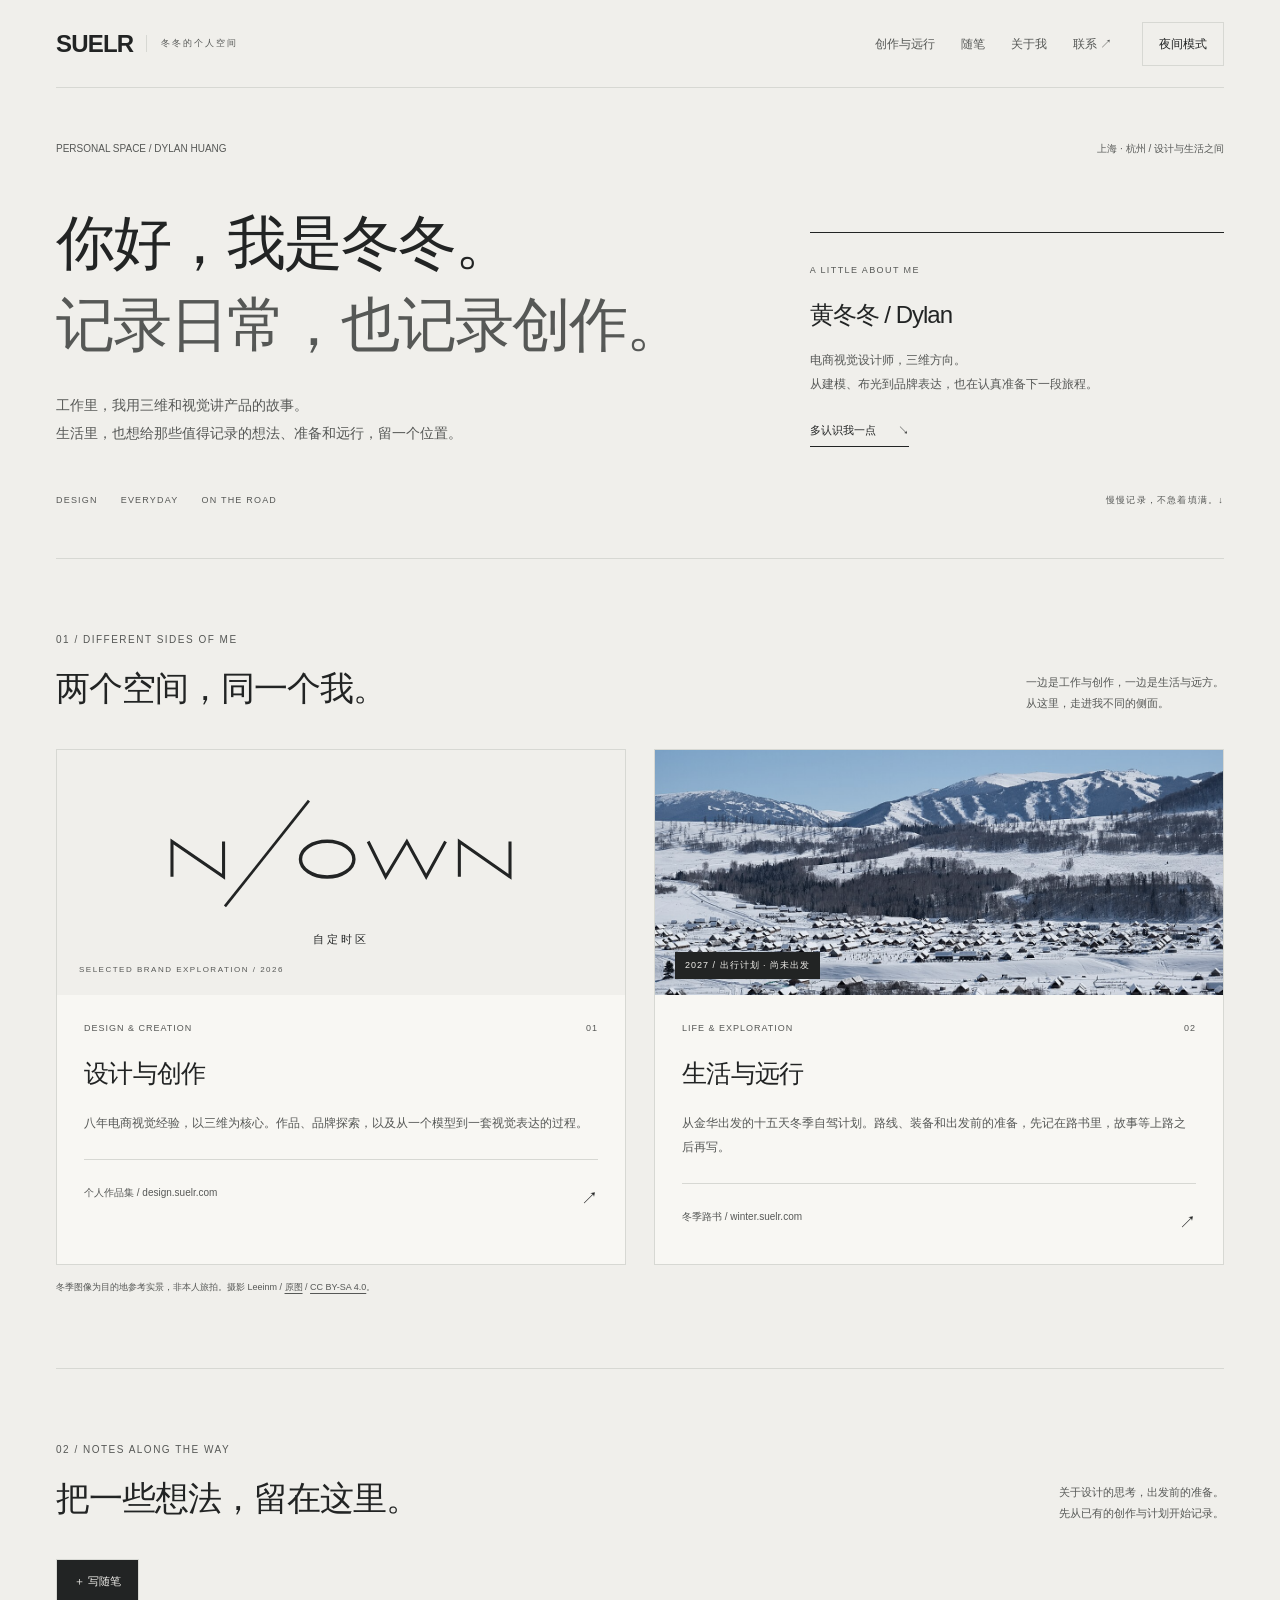
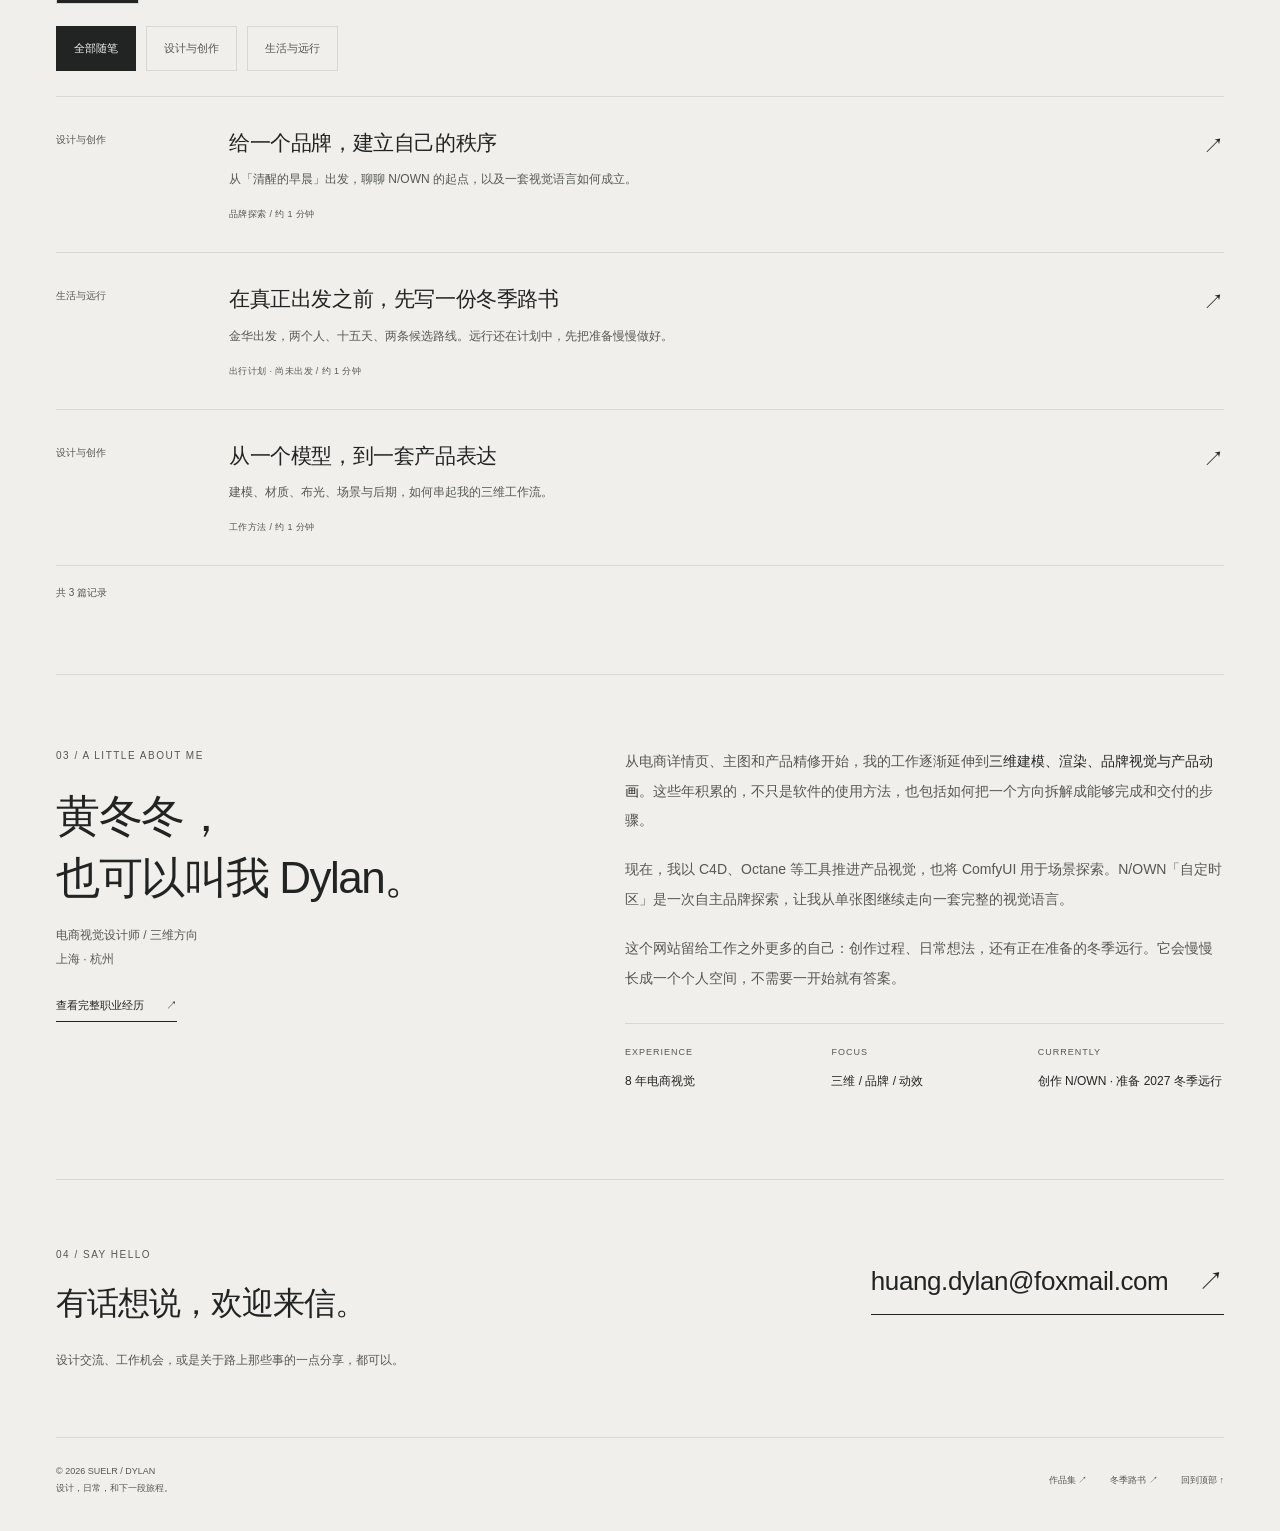
==== commit 9522861a: "Make note editing visible and streamline GitHub publishing" ====
--- a/index.html
+++ b/index.html
@@ -1,5 +1,5 @@
-<!doctype html><html lang="zh-CN"><head><meta charset="utf-8"><meta name="viewport" content="width=device-width,initial-scale=1"><meta name="description" content="黄冬冬 Dylan 的个人空间。记录三维设计与品牌创作、生活想法，以及正在准备的冬季远行。"><meta name="theme-color" content="#f0efeb"><title>SUELR · 冬冬的个人空间</title><link rel="canonical" href="https://www.suelr.com/"><meta property="og:type" content="website"><meta property="og:title" content="SUELR · 冬冬的个人空间"><meta property="og:description" content="黄冬冬 Dylan 的个人空间。记录三维设计与品牌创作、生活想法，以及正在准备的冬季远行。"><meta property="og:url" content="https://www.suelr.com/"><script src="./theme.js?v=62fed0d8c7ee"></script><link rel="stylesheet" href="./site.css?v=3f36b0f23cac"><link rel="stylesheet" href="./design-system.css?v=2545f2cd2861"><link rel="icon" href="./assets/favicon.svg?v=b72dc2a48f64" type="image/svg+xml"><link rel="icon" href="./favicon.ico" sizes="any"><link rel="apple-touch-icon" href="./assets/apple-touch-icon.png"></head><body><a href="#main" class="skip">跳到主要内容</a><header class="nav wrap"><a class="wordmark" href="./index.html" aria-label="SUELR 个人主页">SUELR<small>冬冬的个人空间</small></a><div class="site-actions"><button type="button" class="theme-toggle" data-theme-toggle aria-label="切换到夜间模式" aria-pressed="false">夜间模式</button><button type="button" class="menu-toggle" aria-controls="main-nav" aria-expanded="false">菜单 <span aria-hidden="true">＋</span></button></div><nav id="main-nav" aria-label="主导航"><a href="./index.html#spaces">创作与远行</a><a href="./index.html#notes">随笔</a><a href="./index.html#about">关于我</a><a href="./index.html#contact">联系 ↗</a></nav></header><main id="main"><section class="hero-home wrap" id="top"><div class="hero-meta"><span>PERSONAL SPACE / DYLAN HUANG</span><span>上海 · 杭州 / 设计与生活之间</span></div><div class="hero-layout"><div><h1>你好，我是冬冬。<br><span>记录日常，也记录创作。</span></h1><p class="hero-description">工作里，我用三维和视觉讲产品的故事。<br>生活里，也想给那些值得记录的想法、准备和远行，留一个位置。</p></div><aside class="hero-aside"><span class="aside-label">A LITTLE ABOUT ME</span><h2>黄冬冬 / Dylan</h2><p>电商视觉设计师，三维方向。<br>从建模、布光到品牌表达，也在认真准备下一段旅程。</p><a class="inline-link" href="#about">多认识我一点 <span aria-hidden="true">↘</span></a></aside></div><div class="hero-foot"><div class="coordinates"><span>DESIGN</span><span>EVERYDAY</span><span>ON THE ROAD</span></div><span>慢慢记录，不急着填满。↓</span></div></section>
+<!doctype html><html lang="zh-CN"><head><meta charset="utf-8"><meta name="viewport" content="width=device-width,initial-scale=1"><meta name="description" content="黄冬冬 Dylan 的个人空间。记录三维设计与品牌创作、生活想法，以及正在准备的冬季远行。"><meta name="theme-color" content="#f0efeb"><title>SUELR · 冬冬的个人空间</title><link rel="canonical" href="https://www.suelr.com/"><meta property="og:type" content="website"><meta property="og:title" content="SUELR · 冬冬的个人空间"><meta property="og:description" content="黄冬冬 Dylan 的个人空间。记录三维设计与品牌创作、生活想法，以及正在准备的冬季远行。"><meta property="og:url" content="https://www.suelr.com/"><script src="./theme.js?v=62fed0d8c7ee"></script><link rel="stylesheet" href="./site.css?v=f80bdee2770e"><link rel="stylesheet" href="./design-system.css?v=2545f2cd2861"><link rel="icon" href="./assets/favicon.svg?v=b72dc2a48f64" type="image/svg+xml"><link rel="icon" href="./favicon.ico" sizes="any"><link rel="apple-touch-icon" href="./assets/apple-touch-icon.png"></head><body><a href="#main" class="skip">跳到主要内容</a><header class="nav wrap"><a class="wordmark" href="./index.html" aria-label="SUELR 个人主页">SUELR<small>冬冬的个人空间</small></a><div class="site-actions"><button type="button" class="theme-toggle" data-theme-toggle aria-label="切换到夜间模式" aria-pressed="false">夜间模式</button><button type="button" class="menu-toggle" aria-controls="main-nav" aria-expanded="false">菜单 <span aria-hidden="true">＋</span></button></div><nav id="main-nav" aria-label="主导航"><a href="./index.html#spaces">创作与远行</a><a href="./index.html#notes">随笔</a><a href="./index.html#about">关于我</a><a href="./index.html#contact">联系 ↗</a></nav></header><main id="main"><section class="hero-home wrap" id="top"><div class="hero-meta"><span>PERSONAL SPACE / DYLAN HUANG</span><span>上海 · 杭州 / 设计与生活之间</span></div><div class="hero-layout"><div><h1>你好，我是冬冬。<br><span>记录日常，也记录创作。</span></h1><p class="hero-description">工作里，我用三维和视觉讲产品的故事。<br>生活里，也想给那些值得记录的想法、准备和远行，留一个位置。</p></div><aside class="hero-aside"><span class="aside-label">A LITTLE ABOUT ME</span><h2>黄冬冬 / Dylan</h2><p>电商视觉设计师，三维方向。<br>从建模、布光到品牌表达，也在认真准备下一段旅程。</p><a class="inline-link" href="#about">多认识我一点 <span aria-hidden="true">↘</span></a></aside></div><div class="hero-foot"><div class="coordinates"><span>DESIGN</span><span>EVERYDAY</span><span>ON THE ROAD</span></div><span>慢慢记录，不急着填满。↓</span></div></section>
 <section class="section-home wrap" id="spaces"><div class="section-heading"><div><p class="eyebrow">01 / DIFFERENT SIDES OF ME</p><h2>两个空间，同一个我。</h2></div><p>一边是工作与创作，一边是生活与远方。<br>从这里，走进我不同的侧面。</p></div><div class="spaces-grid"><a class="space-link" href="https://design.suelr.com/"><div class="space-image"><div class="design-proof"><img src="./assets/nown-wordmark.svg" alt="N/OWN 自定时区正式品牌字标" width="472" height="158"><p>自定时区</p><span>SELECTED BRAND EXPLORATION / 2026</span></div></div><div class="space-copy"><div class="space-topline"><span>DESIGN & CREATION</span><span>01</span></div><h3>设计与创作</h3><p>八年电商视觉经验，以三维为核心。作品、品牌探索，以及从一个模型到一套视觉表达的过程。</p><div class="space-bottom"><span>个人作品集 / design.suelr.com</span><b aria-hidden="true">↗</b></div></div></a><a class="space-link" href="https://winter.suelr.com/"><div class="space-image winter-image"><img src="./assets/winter-hemu.jpg" alt="禾木村冬季雪景，作为冬季出行计划的目的地参考" width="1600" height="1067" loading="lazy"><span class="image-label">2027 / 出行计划 · 尚未出发</span></div><div class="space-copy"><div class="space-topline"><span>LIFE & EXPLORATION</span><span>02</span></div><h3>生活与远行</h3><p>从金华出发的十五天冬季自驾计划。路线、装备和出发前的准备，先记在路书里，故事等上路之后再写。</p><div class="space-bottom"><span>冬季路书 / winter.suelr.com</span><b aria-hidden="true">↗</b></div></div></a></div><p class="photo-credit">冬季图像为目的地参考实景，非本人旅拍。摄影 Leeinm / <a href="https://commons.wikimedia.org/wiki/File:Hemu_Village_in_the_snow.jpg">原图</a> / <a href="https://creativecommons.org/licenses/by-sa/4.0/">CC BY-SA 4.0</a>。</p></section>
-<section class="section-home wrap" id="notes"><div class="section-heading"><div><p class="eyebrow">02 / NOTES ALONG THE WAY</p><h2>把一些想法，留在这里。</h2></div><p>关于设计的思考，出发前的准备。<br>先从已有的创作与计划开始记录。</p></div><p><a class="inline-link" href="./editor/">写随笔 / 本地草稿 ↗</a></p><div class="notes-toolbar" role="group" aria-label="筛选随笔"><button class="filter-button" data-note-filter="all" aria-pressed="true" type="button">全部随笔</button><button class="filter-button" data-note-filter="设计与创作" aria-pressed="false" type="button">设计与创作</button><button class="filter-button" data-note-filter="生活与远行" aria-pressed="false" type="button">生活与远行</button></div><div class="note-list"><a class="note-card" href="./notes/designing-order.html" data-note-category="设计与创作"><span class="note-category">设计与创作</span><div><h3>给一个品牌，建立自己的秩序</h3><p>从「清醒的早晨」出发，聊聊 N/OWN 的起点，以及一套视觉语言如何成立。</p><div class="note-meta">品牌探索 / 约 1 分钟</div></div><span class="note-arrow" aria-hidden="true">↗</span></a><a class="note-card" href="./notes/before-winter.html" data-note-category="生活与远行"><span class="note-category">生活与远行</span><div><h3>在真正出发之前，先写一份冬季路书</h3><p>金华出发，两个人、十五天、两条候选路线。远行还在计划中，先把准备慢慢做好。</p><div class="note-meta">出行计划 · 尚未出发 / 约 1 分钟</div></div><span class="note-arrow" aria-hidden="true">↗</span></a><a class="note-card" href="./notes/from-model-to-image.html" data-note-category="设计与创作"><span class="note-category">设计与创作</span><div><h3>从一个模型，到一套产品表达</h3><p>建模、材质、布光、场景与后期，如何串起我的三维工作流。</p><div class="note-meta">工作方法 / 约 1 分钟</div></div><span class="note-arrow" aria-hidden="true">↗</span></a></div><p class="filter-status" id="note-status" role="status">共 3 篇记录</p></section>
+<section class="section-home wrap" id="notes"><div class="section-heading"><div><p class="eyebrow">02 / NOTES ALONG THE WAY</p><h2>把一些想法，留在这里。</h2></div><p>关于设计的思考，出发前的准备。<br>先从已有的创作与计划开始记录。</p></div><p><a class="filter-button write-note" href="./editor/">＋ 写随笔</a></p><div class="notes-toolbar" role="group" aria-label="筛选随笔"><button class="filter-button" data-note-filter="all" aria-pressed="true" type="button">全部随笔</button><button class="filter-button" data-note-filter="设计与创作" aria-pressed="false" type="button">设计与创作</button><button class="filter-button" data-note-filter="生活与远行" aria-pressed="false" type="button">生活与远行</button></div><div class="note-list"><a class="note-card" href="./notes/designing-order.html" data-note-category="设计与创作"><span class="note-category">设计与创作</span><div><h3>给一个品牌，建立自己的秩序</h3><p>从「清醒的早晨」出发，聊聊 N/OWN 的起点，以及一套视觉语言如何成立。</p><div class="note-meta">品牌探索 / 约 1 分钟</div></div><span class="note-arrow" aria-hidden="true">↗</span></a><a class="note-card" href="./notes/before-winter.html" data-note-category="生活与远行"><span class="note-category">生活与远行</span><div><h3>在真正出发之前，先写一份冬季路书</h3><p>金华出发，两个人、十五天、两条候选路线。远行还在计划中，先把准备慢慢做好。</p><div class="note-meta">出行计划 · 尚未出发 / 约 1 分钟</div></div><span class="note-arrow" aria-hidden="true">↗</span></a><a class="note-card" href="./notes/from-model-to-image.html" data-note-category="设计与创作"><span class="note-category">设计与创作</span><div><h3>从一个模型，到一套产品表达</h3><p>建模、材质、布光、场景与后期，如何串起我的三维工作流。</p><div class="note-meta">工作方法 / 约 1 分钟</div></div><span class="note-arrow" aria-hidden="true">↗</span></a></div><p class="filter-status" id="note-status" role="status">共 3 篇记录</p></section>
 <section class="section-home wrap" id="about"><div class="about-layout"><div><p class="eyebrow">03 / A LITTLE ABOUT ME</p><h2 class="about-name">黄冬冬，<br>也可以叫我 Dylan。</h2><p class="about-role">电商视觉设计师 / 三维方向<br>上海 · 杭州</p><a class="inline-link" href="https://design.suelr.com/#experience">查看完整职业经历 <span aria-hidden="true">↗</span></a></div><div class="about-copy"><p>从电商详情页、主图和产品精修开始，我的工作逐渐延伸到<strong>三维建模、渲染、品牌视觉与产品动画</strong>。这些年积累的，不只是软件的使用方法，也包括如何把一个方向拆解成能够完成和交付的步骤。</p><p>现在，我以 C4D、Octane 等工具推进产品视觉，也将 ComfyUI 用于场景探索。N/OWN「自定时区」是一次自主品牌探索，让我从单张图继续走向一套完整的视觉语言。</p><p>这个网站留给工作之外更多的自己：创作过程、日常想法，还有正在准备的冬季远行。它会慢慢长成一个个人空间，不需要一开始就有答案。</p><dl class="about-facts"><div><dt>EXPERIENCE</dt><dd>8 年电商视觉</dd></div><div><dt>FOCUS</dt><dd>三维 / 品牌 / 动效</dd></div><div><dt>CURRENTLY</dt><dd>创作 N/OWN · 准备 2027 冬季远行</dd></div></dl></div></div></section>
 <section class="contact-home wrap" id="contact"><div class="contact-grid"><div><p class="eyebrow">04 / SAY HELLO</p><h2>有话想说，欢迎来信。</h2></div><a class="email" href="mailto:huang.dylan@foxmail.com">huang.dylan@foxmail.com <span aria-hidden="true">↗</span></a></div><p>设计交流、工作机会，或是关于路上那些事的一点分享，都可以。</p></section></main><footer class="footer-home wrap"><p>© <span id="year">2026</span> SUELR / DYLAN<br>设计，日常，和下一段旅程。</p><div class="footer-links"><a href="https://design.suelr.com/">作品集 ↗</a><a href="https://winter.suelr.com/">冬季路书 ↗</a><a href="#top">回到顶部 ↑</a></div></footer><script src="./home.js?v=57fd09cc624c"></script></body></html>
--- a/site.css
+++ b/site.css
@@ -3,3 +3,5 @@
 @media(max-width:800px){html{scroll-padding-top:96px}.hero-home{padding-top:32px}.hero-meta{margin-bottom:30px;font-size:9px;gap:15px}.hero-layout{grid-template-columns:1fr;gap:32px}.hero-home h1{font-size:47px}.hero-description{font-size:13px}.hero-aside{display:grid;grid-template-columns:1fr 1fr;gap:15px 30px;padding-top:22px}.hero-aside .aside-label{grid-column:1/-1}.hero-aside h2{margin:0;font-size:22px}.hero-aside .inline-link{justify-self:start;align-self:end;margin:0}.hero-foot{margin-top:30px;font-size:8px}.section-home{padding:52px 0;scroll-margin-top:95px}.section-heading{gap:25px;margin-bottom:28px}.section-heading h2{font-size:28px}.section-heading>p{max-width:240px;font-size:10px}.spaces-grid{gap:20px}.space-image{height:210px}.space-copy h3{font-size:23px}.note-card{grid-template-columns:95px 1fr 20px;gap:18px}.note-card h3{font-size:19px}.about-layout{grid-template-columns:1fr;gap:28px}.about-name{font-size:36px;margin-top:15px}.about-copy p{font-size:13px}.contact-grid{display:block}.contact-home .email{display:inline-flex;margin-top:25px;font-size:23px}.contact-home{padding-top:45px}.article-shell{padding-top:35px}.article-head h1{font-size:34px}.prose p,.prose li{font-size:14px}}
 @media(max-width:600px){.wordmark small{display:none}.nav .wordmark{font-size:22px}.hero-home{padding:27px 0 30px}.hero-meta{display:block;line-height:1.9;margin-bottom:26px}.hero-meta>span:last-child{display:block;margin-top:8px}.hero-home h1{font-size:38px;letter-spacing:-1.5px;line-height:1.45;margin-bottom:20px}.hero-description{font-size:12px;line-height:2}.hero-aside{grid-template-columns:1fr;gap:12px}.hero-aside h2{font-size:23px}.hero-aside p{font-size:12px}.hero-aside .inline-link{font-size:11px;margin-top:2px}.hero-foot{font-size:7px;gap:15px;line-height:1.8;margin-top:28px;letter-spacing:.5px}.hero-foot .coordinates{gap:10px}.section-home{padding:43px 0}.section-heading{display:block}.section-heading h2{font-size:27px}.section-heading>p{max-width:none;margin-top:15px;font-size:11px}.spaces-grid{grid-template-columns:1fr;gap:25px}.space-image{height:230px}.design-proof{padding:35px}.space-copy{padding:23px 21px}.space-copy h3{font-size:24px}.space-copy p{font-size:12px}.space-bottom{padding-top:20px;margin-top:21px;font-size:9px}.photo-credit{font-size:8px}.notes-toolbar{gap:8px;margin-bottom:20px}.filter-button{font-size:10px;padding:10px 14px}.note-card{grid-template-columns:1fr 18px;gap:10px;padding:24px 0}.note-category{grid-column:1;font-size:9px;padding:0}.note-card>div:nth-child(2){grid-column:1}.note-arrow{grid-column:2;grid-row:1/3;align-self:center}.note-card h3{font-size:19px;margin-bottom:10px}.note-card p{font-size:11px;line-height:2}.note-meta{font-size:9px;margin-top:12px}.about-name{font-size:36px}.about-facts{grid-template-columns:1fr 1fr;gap:20px}.about-facts>div:last-child{grid-column:1/-1}.contact-home h2{font-size:27px}.contact-home .email{font-size:19px;gap:18px}.contact-home>p{font-size:11px;line-height:2}.footer-home{align-items:flex-start;gap:15px;font-size:8px;line-height:1.9;padding-top:22px}.footer-links{gap:13px;flex-wrap:wrap;justify-content:flex-end}.breadcrumb{font-size:9px;padding:23px 0;gap:10px;flex-wrap:wrap}.article-shell{padding:28px 0 45px}.article-head h1{font-size:29px;line-height:1.55;margin:17px 0}.article-head .summary{font-size:12px}.article-meta{font-size:9px;gap:13px;flex-wrap:wrap;margin-top:20px}.prose h2{font-size:22px;margin-top:30px}.prose p,.prose li{font-size:14px;line-height:2.1}.prose blockquote{padding:16px 18px}.prose blockquote p{font-size:15px}.article-end{font-size:11px}.article-end .close{font-size:11px}.related-note{font-size:10px}}
 @media(prefers-reduced-motion:reduce){html{scroll-behavior:auto}*{transition:none!important}}
+
+.write-note{display:inline-flex;align-items:center;background:var(--site-text);color:var(--site-bg);margin-bottom:22px;text-decoration:none}.write-note:hover{opacity:.8}
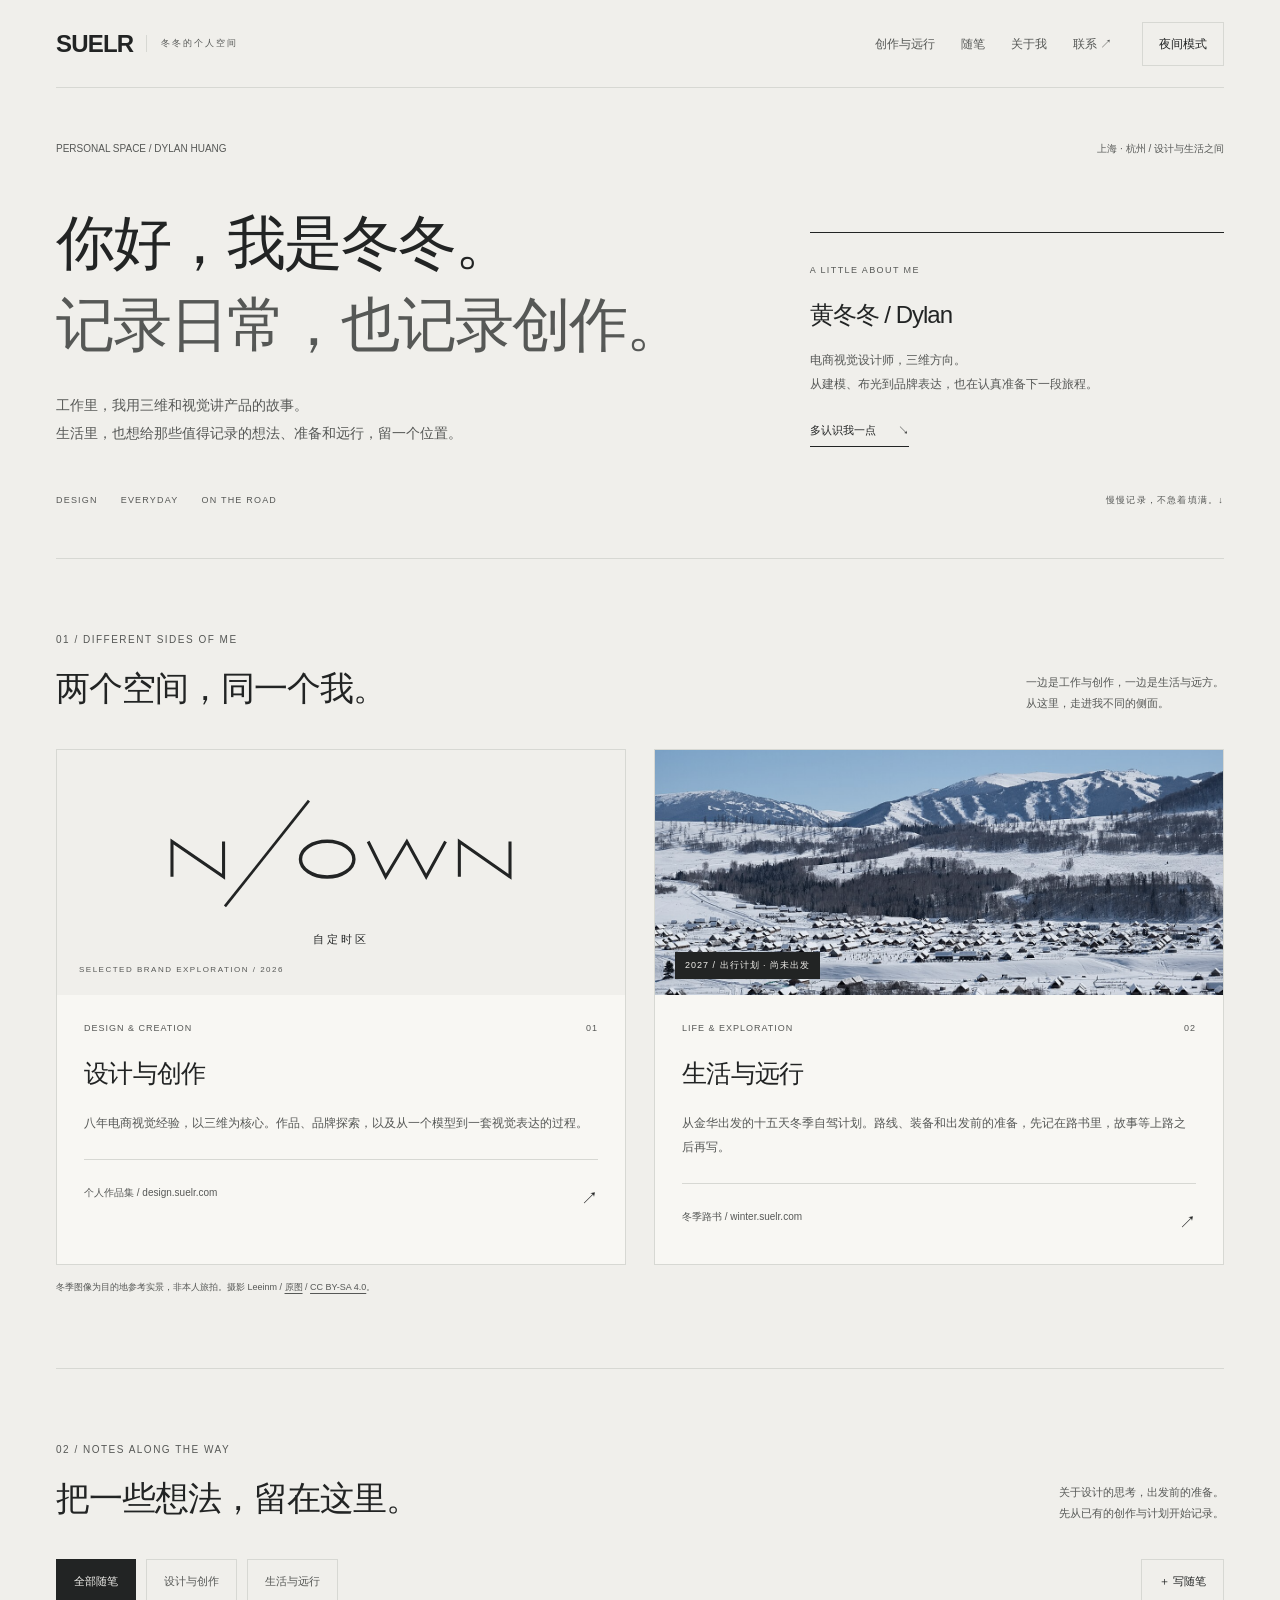
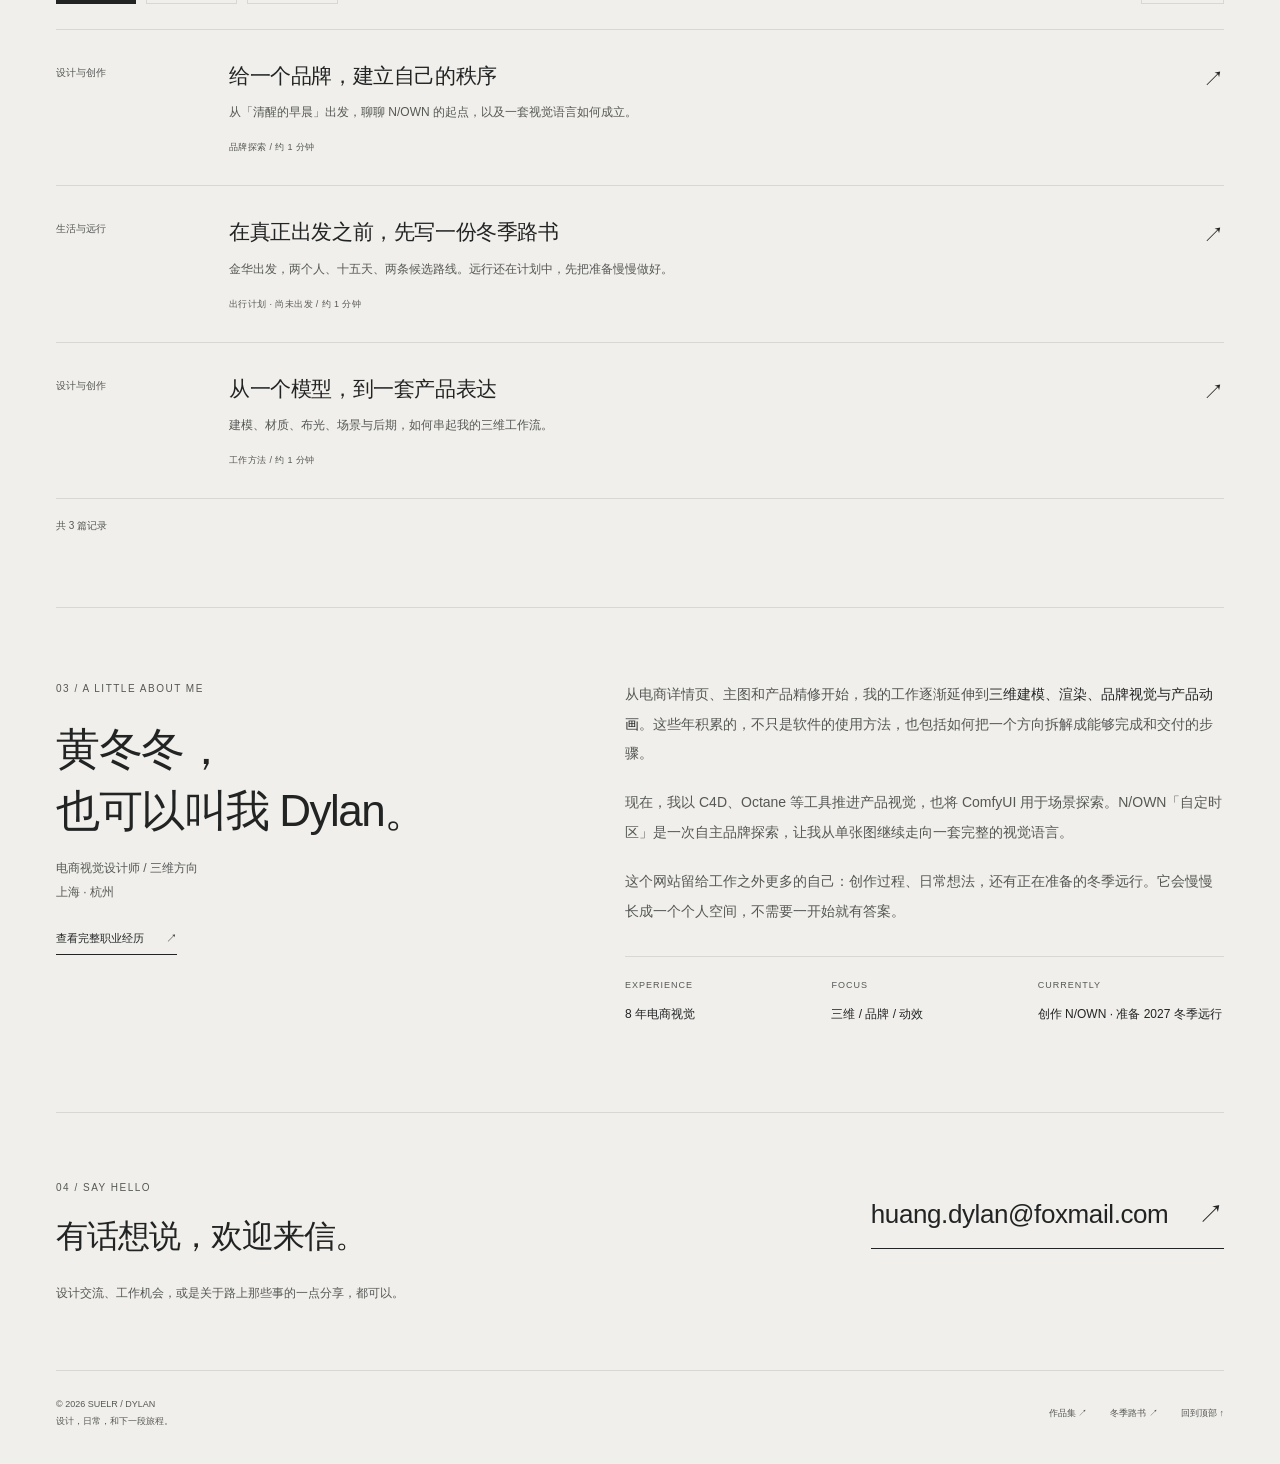
==== commit a0162ede: "Align write-note action to the right of note filters" ====
--- a/index.html
+++ b/index.html
@@ -1,5 +1,5 @@
-<!doctype html><html lang="zh-CN"><head><meta charset="utf-8"><meta name="viewport" content="width=device-width,initial-scale=1"><meta name="description" content="黄冬冬 Dylan 的个人空间。记录三维设计与品牌创作、生活想法，以及正在准备的冬季远行。"><meta name="theme-color" content="#f0efeb"><title>SUELR · 冬冬的个人空间</title><link rel="canonical" href="https://www.suelr.com/"><meta property="og:type" content="website"><meta property="og:title" content="SUELR · 冬冬的个人空间"><meta property="og:description" content="黄冬冬 Dylan 的个人空间。记录三维设计与品牌创作、生活想法，以及正在准备的冬季远行。"><meta property="og:url" content="https://www.suelr.com/"><script src="./theme.js?v=62fed0d8c7ee"></script><link rel="stylesheet" href="./site.css?v=f80bdee2770e"><link rel="stylesheet" href="./design-system.css?v=2545f2cd2861"><link rel="icon" href="./assets/favicon.svg?v=b72dc2a48f64" type="image/svg+xml"><link rel="icon" href="./favicon.ico" sizes="any"><link rel="apple-touch-icon" href="./assets/apple-touch-icon.png"></head><body><a href="#main" class="skip">跳到主要内容</a><header class="nav wrap"><a class="wordmark" href="./index.html" aria-label="SUELR 个人主页">SUELR<small>冬冬的个人空间</small></a><div class="site-actions"><button type="button" class="theme-toggle" data-theme-toggle aria-label="切换到夜间模式" aria-pressed="false">夜间模式</button><button type="button" class="menu-toggle" aria-controls="main-nav" aria-expanded="false">菜单 <span aria-hidden="true">＋</span></button></div><nav id="main-nav" aria-label="主导航"><a href="./index.html#spaces">创作与远行</a><a href="./index.html#notes">随笔</a><a href="./index.html#about">关于我</a><a href="./index.html#contact">联系 ↗</a></nav></header><main id="main"><section class="hero-home wrap" id="top"><div class="hero-meta"><span>PERSONAL SPACE / DYLAN HUANG</span><span>上海 · 杭州 / 设计与生活之间</span></div><div class="hero-layout"><div><h1>你好，我是冬冬。<br><span>记录日常，也记录创作。</span></h1><p class="hero-description">工作里，我用三维和视觉讲产品的故事。<br>生活里，也想给那些值得记录的想法、准备和远行，留一个位置。</p></div><aside class="hero-aside"><span class="aside-label">A LITTLE ABOUT ME</span><h2>黄冬冬 / Dylan</h2><p>电商视觉设计师，三维方向。<br>从建模、布光到品牌表达，也在认真准备下一段旅程。</p><a class="inline-link" href="#about">多认识我一点 <span aria-hidden="true">↘</span></a></aside></div><div class="hero-foot"><div class="coordinates"><span>DESIGN</span><span>EVERYDAY</span><span>ON THE ROAD</span></div><span>慢慢记录，不急着填满。↓</span></div></section>
+<!doctype html><html lang="zh-CN"><head><meta charset="utf-8"><meta name="viewport" content="width=device-width,initial-scale=1"><meta name="description" content="黄冬冬 Dylan 的个人空间。记录三维设计与品牌创作、生活想法，以及正在准备的冬季远行。"><meta name="theme-color" content="#f0efeb"><title>SUELR · 冬冬的个人空间</title><link rel="canonical" href="https://www.suelr.com/"><meta property="og:type" content="website"><meta property="og:title" content="SUELR · 冬冬的个人空间"><meta property="og:description" content="黄冬冬 Dylan 的个人空间。记录三维设计与品牌创作、生活想法，以及正在准备的冬季远行。"><meta property="og:url" content="https://www.suelr.com/"><script src="./theme.js?v=62fed0d8c7ee"></script><link rel="stylesheet" href="./site.css?v=39f4afa27f13"><link rel="stylesheet" href="./design-system.css?v=2545f2cd2861"><link rel="icon" href="./assets/favicon.svg?v=b72dc2a48f64" type="image/svg+xml"><link rel="icon" href="./favicon.ico" sizes="any"><link rel="apple-touch-icon" href="./assets/apple-touch-icon.png"></head><body><a href="#main" class="skip">跳到主要内容</a><header class="nav wrap"><a class="wordmark" href="./index.html" aria-label="SUELR 个人主页">SUELR<small>冬冬的个人空间</small></a><div class="site-actions"><button type="button" class="theme-toggle" data-theme-toggle aria-label="切换到夜间模式" aria-pressed="false">夜间模式</button><button type="button" class="menu-toggle" aria-controls="main-nav" aria-expanded="false">菜单 <span aria-hidden="true">＋</span></button></div><nav id="main-nav" aria-label="主导航"><a href="./index.html#spaces">创作与远行</a><a href="./index.html#notes">随笔</a><a href="./index.html#about">关于我</a><a href="./index.html#contact">联系 ↗</a></nav></header><main id="main"><section class="hero-home wrap" id="top"><div class="hero-meta"><span>PERSONAL SPACE / DYLAN HUANG</span><span>上海 · 杭州 / 设计与生活之间</span></div><div class="hero-layout"><div><h1>你好，我是冬冬。<br><span>记录日常，也记录创作。</span></h1><p class="hero-description">工作里，我用三维和视觉讲产品的故事。<br>生活里，也想给那些值得记录的想法、准备和远行，留一个位置。</p></div><aside class="hero-aside"><span class="aside-label">A LITTLE ABOUT ME</span><h2>黄冬冬 / Dylan</h2><p>电商视觉设计师，三维方向。<br>从建模、布光到品牌表达，也在认真准备下一段旅程。</p><a class="inline-link" href="#about">多认识我一点 <span aria-hidden="true">↘</span></a></aside></div><div class="hero-foot"><div class="coordinates"><span>DESIGN</span><span>EVERYDAY</span><span>ON THE ROAD</span></div><span>慢慢记录，不急着填满。↓</span></div></section>
 <section class="section-home wrap" id="spaces"><div class="section-heading"><div><p class="eyebrow">01 / DIFFERENT SIDES OF ME</p><h2>两个空间，同一个我。</h2></div><p>一边是工作与创作，一边是生活与远方。<br>从这里，走进我不同的侧面。</p></div><div class="spaces-grid"><a class="space-link" href="https://design.suelr.com/"><div class="space-image"><div class="design-proof"><img src="./assets/nown-wordmark.svg" alt="N/OWN 自定时区正式品牌字标" width="472" height="158"><p>自定时区</p><span>SELECTED BRAND EXPLORATION / 2026</span></div></div><div class="space-copy"><div class="space-topline"><span>DESIGN & CREATION</span><span>01</span></div><h3>设计与创作</h3><p>八年电商视觉经验，以三维为核心。作品、品牌探索，以及从一个模型到一套视觉表达的过程。</p><div class="space-bottom"><span>个人作品集 / design.suelr.com</span><b aria-hidden="true">↗</b></div></div></a><a class="space-link" href="https://winter.suelr.com/"><div class="space-image winter-image"><img src="./assets/winter-hemu.jpg" alt="禾木村冬季雪景，作为冬季出行计划的目的地参考" width="1600" height="1067" loading="lazy"><span class="image-label">2027 / 出行计划 · 尚未出发</span></div><div class="space-copy"><div class="space-topline"><span>LIFE & EXPLORATION</span><span>02</span></div><h3>生活与远行</h3><p>从金华出发的十五天冬季自驾计划。路线、装备和出发前的准备，先记在路书里，故事等上路之后再写。</p><div class="space-bottom"><span>冬季路书 / winter.suelr.com</span><b aria-hidden="true">↗</b></div></div></a></div><p class="photo-credit">冬季图像为目的地参考实景，非本人旅拍。摄影 Leeinm / <a href="https://commons.wikimedia.org/wiki/File:Hemu_Village_in_the_snow.jpg">原图</a> / <a href="https://creativecommons.org/licenses/by-sa/4.0/">CC BY-SA 4.0</a>。</p></section>
-<section class="section-home wrap" id="notes"><div class="section-heading"><div><p class="eyebrow">02 / NOTES ALONG THE WAY</p><h2>把一些想法，留在这里。</h2></div><p>关于设计的思考，出发前的准备。<br>先从已有的创作与计划开始记录。</p></div><p><a class="filter-button write-note" href="./editor/">＋ 写随笔</a></p><div class="notes-toolbar" role="group" aria-label="筛选随笔"><button class="filter-button" data-note-filter="all" aria-pressed="true" type="button">全部随笔</button><button class="filter-button" data-note-filter="设计与创作" aria-pressed="false" type="button">设计与创作</button><button class="filter-button" data-note-filter="生活与远行" aria-pressed="false" type="button">生活与远行</button></div><div class="note-list"><a class="note-card" href="./notes/designing-order.html" data-note-category="设计与创作"><span class="note-category">设计与创作</span><div><h3>给一个品牌，建立自己的秩序</h3><p>从「清醒的早晨」出发，聊聊 N/OWN 的起点，以及一套视觉语言如何成立。</p><div class="note-meta">品牌探索 / 约 1 分钟</div></div><span class="note-arrow" aria-hidden="true">↗</span></a><a class="note-card" href="./notes/before-winter.html" data-note-category="生活与远行"><span class="note-category">生活与远行</span><div><h3>在真正出发之前，先写一份冬季路书</h3><p>金华出发，两个人、十五天、两条候选路线。远行还在计划中，先把准备慢慢做好。</p><div class="note-meta">出行计划 · 尚未出发 / 约 1 分钟</div></div><span class="note-arrow" aria-hidden="true">↗</span></a><a class="note-card" href="./notes/from-model-to-image.html" data-note-category="设计与创作"><span class="note-category">设计与创作</span><div><h3>从一个模型，到一套产品表达</h3><p>建模、材质、布光、场景与后期，如何串起我的三维工作流。</p><div class="note-meta">工作方法 / 约 1 分钟</div></div><span class="note-arrow" aria-hidden="true">↗</span></a></div><p class="filter-status" id="note-status" role="status">共 3 篇记录</p></section>
+<section class="section-home wrap" id="notes"><div class="section-heading"><div><p class="eyebrow">02 / NOTES ALONG THE WAY</p><h2>把一些想法，留在这里。</h2></div><p>关于设计的思考，出发前的准备。<br>先从已有的创作与计划开始记录。</p></div><div class="notes-controls"><div class="notes-toolbar" role="group" aria-label="筛选随笔"><button class="filter-button" data-note-filter="all" aria-pressed="true" type="button">全部随笔</button><button class="filter-button" data-note-filter="设计与创作" aria-pressed="false" type="button">设计与创作</button><button class="filter-button" data-note-filter="生活与远行" aria-pressed="false" type="button">生活与远行</button></div><a class="filter-button write-note" href="./editor/">＋ 写随笔</a></div><div class="note-list"><a class="note-card" href="./notes/designing-order.html" data-note-category="设计与创作"><span class="note-category">设计与创作</span><div><h3>给一个品牌，建立自己的秩序</h3><p>从「清醒的早晨」出发，聊聊 N/OWN 的起点，以及一套视觉语言如何成立。</p><div class="note-meta">品牌探索 / 约 1 分钟</div></div><span class="note-arrow" aria-hidden="true">↗</span></a><a class="note-card" href="./notes/before-winter.html" data-note-category="生活与远行"><span class="note-category">生活与远行</span><div><h3>在真正出发之前，先写一份冬季路书</h3><p>金华出发，两个人、十五天、两条候选路线。远行还在计划中，先把准备慢慢做好。</p><div class="note-meta">出行计划 · 尚未出发 / 约 1 分钟</div></div><span class="note-arrow" aria-hidden="true">↗</span></a><a class="note-card" href="./notes/from-model-to-image.html" data-note-category="设计与创作"><span class="note-category">设计与创作</span><div><h3>从一个模型，到一套产品表达</h3><p>建模、材质、布光、场景与后期，如何串起我的三维工作流。</p><div class="note-meta">工作方法 / 约 1 分钟</div></div><span class="note-arrow" aria-hidden="true">↗</span></a></div><p class="filter-status" id="note-status" role="status">共 3 篇记录</p></section>
 <section class="section-home wrap" id="about"><div class="about-layout"><div><p class="eyebrow">03 / A LITTLE ABOUT ME</p><h2 class="about-name">黄冬冬，<br>也可以叫我 Dylan。</h2><p class="about-role">电商视觉设计师 / 三维方向<br>上海 · 杭州</p><a class="inline-link" href="https://design.suelr.com/#experience">查看完整职业经历 <span aria-hidden="true">↗</span></a></div><div class="about-copy"><p>从电商详情页、主图和产品精修开始，我的工作逐渐延伸到<strong>三维建模、渲染、品牌视觉与产品动画</strong>。这些年积累的，不只是软件的使用方法，也包括如何把一个方向拆解成能够完成和交付的步骤。</p><p>现在，我以 C4D、Octane 等工具推进产品视觉，也将 ComfyUI 用于场景探索。N/OWN「自定时区」是一次自主品牌探索，让我从单张图继续走向一套完整的视觉语言。</p><p>这个网站留给工作之外更多的自己：创作过程、日常想法，还有正在准备的冬季远行。它会慢慢长成一个个人空间，不需要一开始就有答案。</p><dl class="about-facts"><div><dt>EXPERIENCE</dt><dd>8 年电商视觉</dd></div><div><dt>FOCUS</dt><dd>三维 / 品牌 / 动效</dd></div><div><dt>CURRENTLY</dt><dd>创作 N/OWN · 准备 2027 冬季远行</dd></div></dl></div></div></section>
 <section class="contact-home wrap" id="contact"><div class="contact-grid"><div><p class="eyebrow">04 / SAY HELLO</p><h2>有话想说，欢迎来信。</h2></div><a class="email" href="mailto:huang.dylan@foxmail.com">huang.dylan@foxmail.com <span aria-hidden="true">↗</span></a></div><p>设计交流、工作机会，或是关于路上那些事的一点分享，都可以。</p></section></main><footer class="footer-home wrap"><p>© <span id="year">2026</span> SUELR / DYLAN<br>设计，日常，和下一段旅程。</p><div class="footer-links"><a href="https://design.suelr.com/">作品集 ↗</a><a href="https://winter.suelr.com/">冬季路书 ↗</a><a href="#top">回到顶部 ↑</a></div></footer><script src="./home.js?v=57fd09cc624c"></script></body></html>
--- a/site.css
+++ b/site.css
@@ -4,4 +4,6 @@
 @media(max-width:600px){.wordmark small{display:none}.nav .wordmark{font-size:22px}.hero-home{padding:27px 0 30px}.hero-meta{display:block;line-height:1.9;margin-bottom:26px}.hero-meta>span:last-child{display:block;margin-top:8px}.hero-home h1{font-size:38px;letter-spacing:-1.5px;line-height:1.45;margin-bottom:20px}.hero-description{font-size:12px;line-height:2}.hero-aside{grid-template-columns:1fr;gap:12px}.hero-aside h2{font-size:23px}.hero-aside p{font-size:12px}.hero-aside .inline-link{font-size:11px;margin-top:2px}.hero-foot{font-size:7px;gap:15px;line-height:1.8;margin-top:28px;letter-spacing:.5px}.hero-foot .coordinates{gap:10px}.section-home{padding:43px 0}.section-heading{display:block}.section-heading h2{font-size:27px}.section-heading>p{max-width:none;margin-top:15px;font-size:11px}.spaces-grid{grid-template-columns:1fr;gap:25px}.space-image{height:230px}.design-proof{padding:35px}.space-copy{padding:23px 21px}.space-copy h3{font-size:24px}.space-copy p{font-size:12px}.space-bottom{padding-top:20px;margin-top:21px;font-size:9px}.photo-credit{font-size:8px}.notes-toolbar{gap:8px;margin-bottom:20px}.filter-button{font-size:10px;padding:10px 14px}.note-card{grid-template-columns:1fr 18px;gap:10px;padding:24px 0}.note-category{grid-column:1;font-size:9px;padding:0}.note-card>div:nth-child(2){grid-column:1}.note-arrow{grid-column:2;grid-row:1/3;align-self:center}.note-card h3{font-size:19px;margin-bottom:10px}.note-card p{font-size:11px;line-height:2}.note-meta{font-size:9px;margin-top:12px}.about-name{font-size:36px}.about-facts{grid-template-columns:1fr 1fr;gap:20px}.about-facts>div:last-child{grid-column:1/-1}.contact-home h2{font-size:27px}.contact-home .email{font-size:19px;gap:18px}.contact-home>p{font-size:11px;line-height:2}.footer-home{align-items:flex-start;gap:15px;font-size:8px;line-height:1.9;padding-top:22px}.footer-links{gap:13px;flex-wrap:wrap;justify-content:flex-end}.breadcrumb{font-size:9px;padding:23px 0;gap:10px;flex-wrap:wrap}.article-shell{padding:28px 0 45px}.article-head h1{font-size:29px;line-height:1.55;margin:17px 0}.article-head .summary{font-size:12px}.article-meta{font-size:9px;gap:13px;flex-wrap:wrap;margin-top:20px}.prose h2{font-size:22px;margin-top:30px}.prose p,.prose li{font-size:14px;line-height:2.1}.prose blockquote{padding:16px 18px}.prose blockquote p{font-size:15px}.article-end{font-size:11px}.article-end .close{font-size:11px}.related-note{font-size:10px}}
 @media(prefers-reduced-motion:reduce){html{scroll-behavior:auto}*{transition:none!important}}
 
-.write-note{display:inline-flex;align-items:center;background:var(--site-text);color:var(--site-bg);margin-bottom:22px;text-decoration:none}.write-note:hover{opacity:.8}
+.write-note{display:inline-flex;align-items:center;background:var(--site-text);color:var(--site-bg);margin-bottom:0;text-decoration:none;flex-shrink:0;white-space:nowrap}.write-note:hover{opacity:.8}
+
+.notes-controls{display:flex;justify-content:space-between;align-items:flex-start;gap:16px;margin-bottom:25px}.notes-controls .notes-toolbar{margin-bottom:0;min-width:0}.notes-controls .write-note{background:transparent;color:var(--site-text)}@media(max-width:600px){.notes-controls{margin-bottom:20px}}
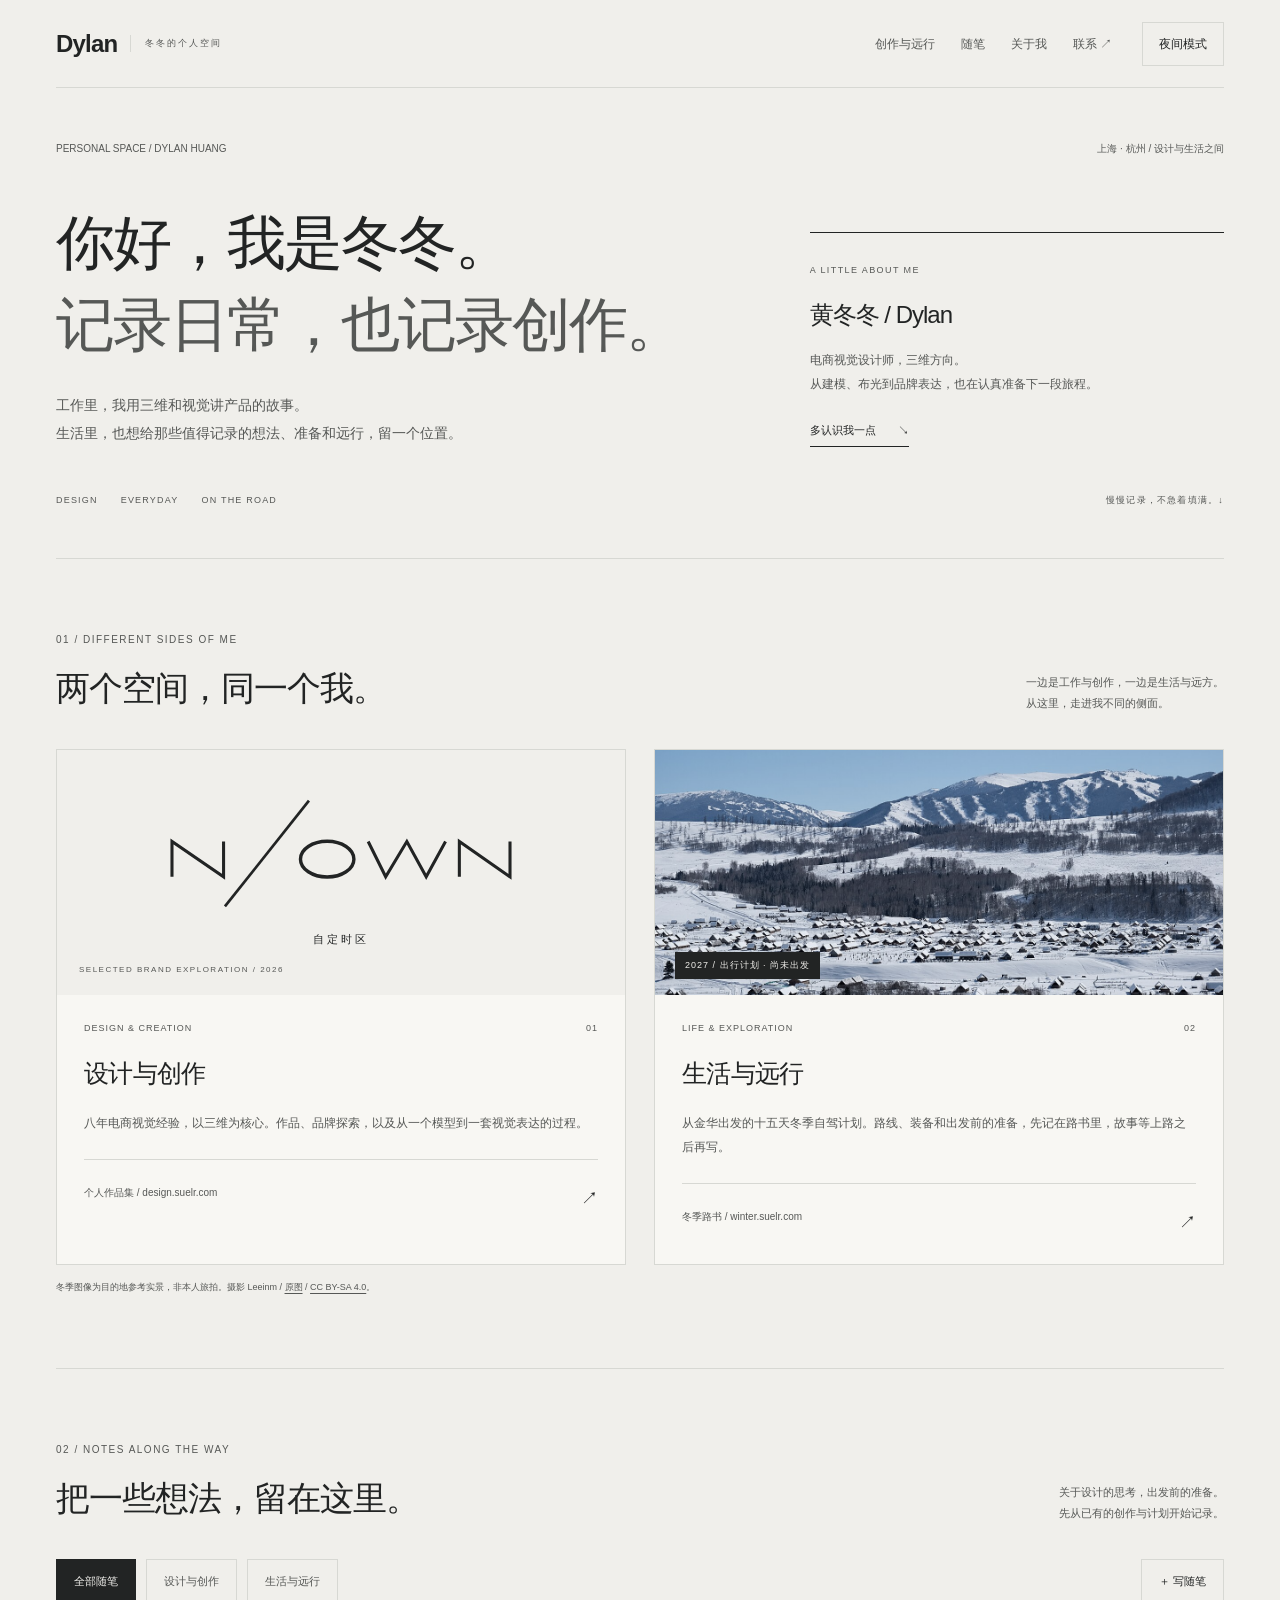
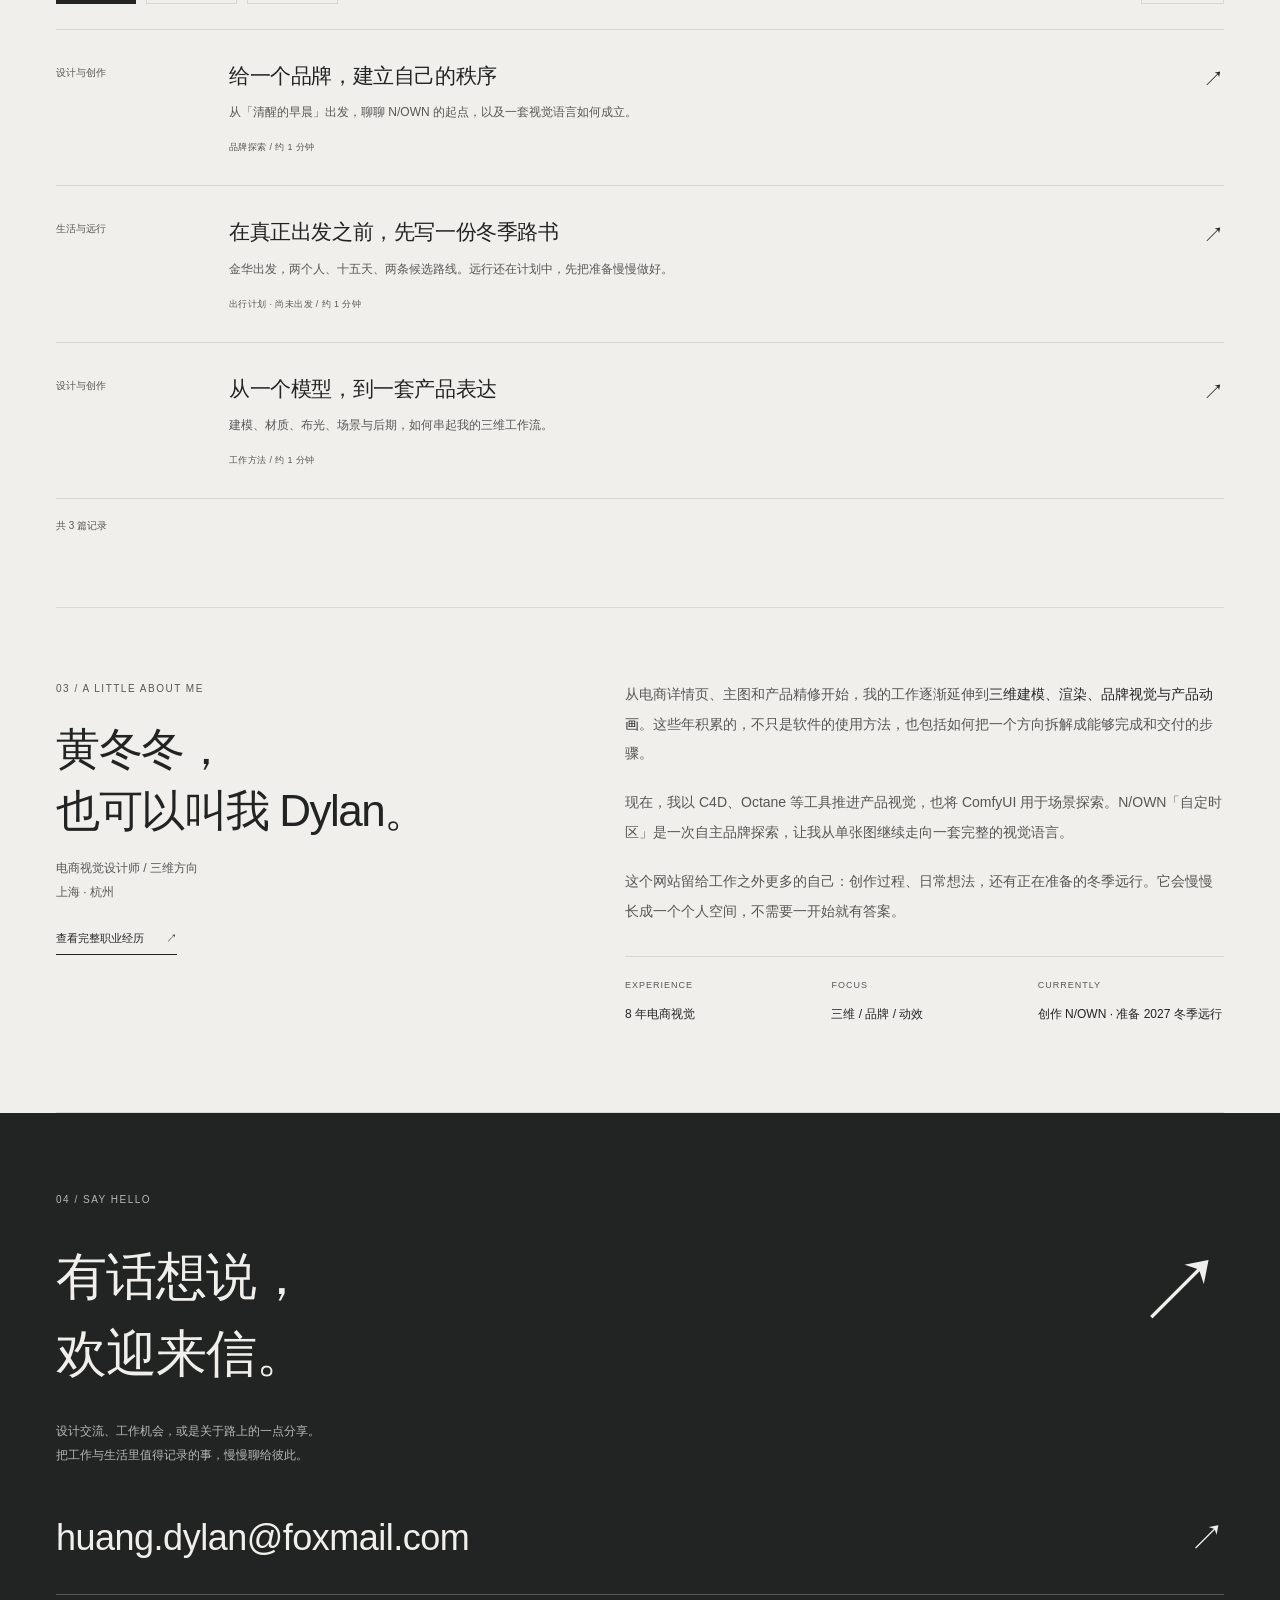
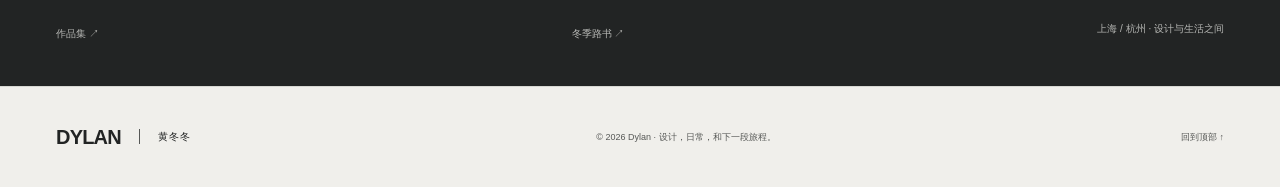
==== commit c00f9aba: "Unify closing layout with portfolio reference and restore day/night tonal separation" ====
--- a/index.html
+++ b/index.html
@@ -1,5 +1,5 @@
-<!doctype html><html lang="zh-CN"><head><meta charset="utf-8"><meta name="viewport" content="width=device-width,initial-scale=1"><meta name="description" content="黄冬冬 Dylan 的个人空间。记录三维设计与品牌创作、生活想法，以及正在准备的冬季远行。"><meta name="theme-color" content="#f0efeb"><title>SUELR · 冬冬的个人空间</title><link rel="canonical" href="https://www.suelr.com/"><meta property="og:type" content="website"><meta property="og:title" content="SUELR · 冬冬的个人空间"><meta property="og:description" content="黄冬冬 Dylan 的个人空间。记录三维设计与品牌创作、生活想法，以及正在准备的冬季远行。"><meta property="og:url" content="https://www.suelr.com/"><script src="./theme.js?v=62fed0d8c7ee"></script><link rel="stylesheet" href="./site.css?v=39f4afa27f13"><link rel="stylesheet" href="./design-system.css?v=2545f2cd2861"><link rel="icon" href="./assets/favicon.svg?v=b72dc2a48f64" type="image/svg+xml"><link rel="icon" href="./favicon.ico" sizes="any"><link rel="apple-touch-icon" href="./assets/apple-touch-icon.png"></head><body><a href="#main" class="skip">跳到主要内容</a><header class="nav wrap"><a class="wordmark" href="./index.html" aria-label="SUELR 个人主页">SUELR<small>冬冬的个人空间</small></a><div class="site-actions"><button type="button" class="theme-toggle" data-theme-toggle aria-label="切换到夜间模式" aria-pressed="false">夜间模式</button><button type="button" class="menu-toggle" aria-controls="main-nav" aria-expanded="false">菜单 <span aria-hidden="true">＋</span></button></div><nav id="main-nav" aria-label="主导航"><a href="./index.html#spaces">创作与远行</a><a href="./index.html#notes">随笔</a><a href="./index.html#about">关于我</a><a href="./index.html#contact">联系 ↗</a></nav></header><main id="main"><section class="hero-home wrap" id="top"><div class="hero-meta"><span>PERSONAL SPACE / DYLAN HUANG</span><span>上海 · 杭州 / 设计与生活之间</span></div><div class="hero-layout"><div><h1>你好，我是冬冬。<br><span>记录日常，也记录创作。</span></h1><p class="hero-description">工作里，我用三维和视觉讲产品的故事。<br>生活里，也想给那些值得记录的想法、准备和远行，留一个位置。</p></div><aside class="hero-aside"><span class="aside-label">A LITTLE ABOUT ME</span><h2>黄冬冬 / Dylan</h2><p>电商视觉设计师，三维方向。<br>从建模、布光到品牌表达，也在认真准备下一段旅程。</p><a class="inline-link" href="#about">多认识我一点 <span aria-hidden="true">↘</span></a></aside></div><div class="hero-foot"><div class="coordinates"><span>DESIGN</span><span>EVERYDAY</span><span>ON THE ROAD</span></div><span>慢慢记录，不急着填满。↓</span></div></section>
+<!doctype html><html lang="zh-CN"><head><meta charset="utf-8"><meta name="viewport" content="width=device-width,initial-scale=1"><meta name="description" content="黄冬冬 Dylan 的个人空间。记录三维设计与品牌创作、生活想法，以及正在准备的冬季远行。"><meta name="theme-color" content="#f0efeb"><title>Dylan · 冬冬的个人空间</title><link rel="canonical" href="https://www.suelr.com/"><meta property="og:type" content="website"><meta property="og:title" content="Dylan · 冬冬的个人空间"><meta property="og:description" content="黄冬冬 Dylan 的个人空间。记录三维设计与品牌创作、生活想法，以及正在准备的冬季远行。"><meta property="og:url" content="https://www.suelr.com/"><script src="./theme.js?v=62fed0d8c7ee"></script><link rel="stylesheet" href="./site.css?v=39f4afa27f13"><link rel="stylesheet" href="./design-system.css?v=2545f2cd2861"><link rel="icon" href="./assets/favicon.svg?v=b72dc2a48f64" type="image/svg+xml"><link rel="icon" href="./favicon.ico" sizes="any"><link rel="apple-touch-icon" href="./assets/apple-touch-icon.png"><link rel="stylesheet" href="./site-outro.css?v=137a0aad5c22"></head><body><a href="#main" class="skip">跳到主要内容</a><header class="nav wrap"><a class="wordmark" href="./index.html" aria-label="Dylan 个人主页">Dylan<small>冬冬的个人空间</small></a><div class="site-actions"><button type="button" class="theme-toggle" data-theme-toggle aria-label="切换到夜间模式" aria-pressed="false">夜间模式</button><button type="button" class="menu-toggle" aria-controls="main-nav" aria-expanded="false">菜单 <span aria-hidden="true">＋</span></button></div><nav id="main-nav" aria-label="主导航"><a href="./index.html#spaces">创作与远行</a><a href="./index.html#notes">随笔</a><a href="./index.html#about">关于我</a><a href="./index.html#contact">联系 ↗</a></nav></header><main id="main"><section class="hero-home wrap" id="top"><div class="hero-meta"><span>PERSONAL SPACE / DYLAN HUANG</span><span>上海 · 杭州 / 设计与生活之间</span></div><div class="hero-layout"><div><h1>你好，我是冬冬。<br><span>记录日常，也记录创作。</span></h1><p class="hero-description">工作里，我用三维和视觉讲产品的故事。<br>生活里，也想给那些值得记录的想法、准备和远行，留一个位置。</p></div><aside class="hero-aside"><span class="aside-label">A LITTLE ABOUT ME</span><h2>黄冬冬 / Dylan</h2><p>电商视觉设计师，三维方向。<br>从建模、布光到品牌表达，也在认真准备下一段旅程。</p><a class="inline-link" href="#about">多认识我一点 <span aria-hidden="true">↘</span></a></aside></div><div class="hero-foot"><div class="coordinates"><span>DESIGN</span><span>EVERYDAY</span><span>ON THE ROAD</span></div><span>慢慢记录，不急着填满。↓</span></div></section>
 <section class="section-home wrap" id="spaces"><div class="section-heading"><div><p class="eyebrow">01 / DIFFERENT SIDES OF ME</p><h2>两个空间，同一个我。</h2></div><p>一边是工作与创作，一边是生活与远方。<br>从这里，走进我不同的侧面。</p></div><div class="spaces-grid"><a class="space-link" href="https://design.suelr.com/"><div class="space-image"><div class="design-proof"><img src="./assets/nown-wordmark.svg" alt="N/OWN 自定时区正式品牌字标" width="472" height="158"><p>自定时区</p><span>SELECTED BRAND EXPLORATION / 2026</span></div></div><div class="space-copy"><div class="space-topline"><span>DESIGN & CREATION</span><span>01</span></div><h3>设计与创作</h3><p>八年电商视觉经验，以三维为核心。作品、品牌探索，以及从一个模型到一套视觉表达的过程。</p><div class="space-bottom"><span>个人作品集 / design.suelr.com</span><b aria-hidden="true">↗</b></div></div></a><a class="space-link" href="https://winter.suelr.com/"><div class="space-image winter-image"><img src="./assets/winter-hemu.jpg" alt="禾木村冬季雪景，作为冬季出行计划的目的地参考" width="1600" height="1067" loading="lazy"><span class="image-label">2027 / 出行计划 · 尚未出发</span></div><div class="space-copy"><div class="space-topline"><span>LIFE & EXPLORATION</span><span>02</span></div><h3>生活与远行</h3><p>从金华出发的十五天冬季自驾计划。路线、装备和出发前的准备，先记在路书里，故事等上路之后再写。</p><div class="space-bottom"><span>冬季路书 / winter.suelr.com</span><b aria-hidden="true">↗</b></div></div></a></div><p class="photo-credit">冬季图像为目的地参考实景，非本人旅拍。摄影 Leeinm / <a href="https://commons.wikimedia.org/wiki/File:Hemu_Village_in_the_snow.jpg">原图</a> / <a href="https://creativecommons.org/licenses/by-sa/4.0/">CC BY-SA 4.0</a>。</p></section>
 <section class="section-home wrap" id="notes"><div class="section-heading"><div><p class="eyebrow">02 / NOTES ALONG THE WAY</p><h2>把一些想法，留在这里。</h2></div><p>关于设计的思考，出发前的准备。<br>先从已有的创作与计划开始记录。</p></div><div class="notes-controls"><div class="notes-toolbar" role="group" aria-label="筛选随笔"><button class="filter-button" data-note-filter="all" aria-pressed="true" type="button">全部随笔</button><button class="filter-button" data-note-filter="设计与创作" aria-pressed="false" type="button">设计与创作</button><button class="filter-button" data-note-filter="生活与远行" aria-pressed="false" type="button">生活与远行</button></div><a class="filter-button write-note" href="./editor/">＋ 写随笔</a></div><div class="note-list"><a class="note-card" href="./notes/designing-order.html" data-note-category="设计与创作"><span class="note-category">设计与创作</span><div><h3>给一个品牌，建立自己的秩序</h3><p>从「清醒的早晨」出发，聊聊 N/OWN 的起点，以及一套视觉语言如何成立。</p><div class="note-meta">品牌探索 / 约 1 分钟</div></div><span class="note-arrow" aria-hidden="true">↗</span></a><a class="note-card" href="./notes/before-winter.html" data-note-category="生活与远行"><span class="note-category">生活与远行</span><div><h3>在真正出发之前，先写一份冬季路书</h3><p>金华出发，两个人、十五天、两条候选路线。远行还在计划中，先把准备慢慢做好。</p><div class="note-meta">出行计划 · 尚未出发 / 约 1 分钟</div></div><span class="note-arrow" aria-hidden="true">↗</span></a><a class="note-card" href="./notes/from-model-to-image.html" data-note-category="设计与创作"><span class="note-category">设计与创作</span><div><h3>从一个模型，到一套产品表达</h3><p>建模、材质、布光、场景与后期，如何串起我的三维工作流。</p><div class="note-meta">工作方法 / 约 1 分钟</div></div><span class="note-arrow" aria-hidden="true">↗</span></a></div><p class="filter-status" id="note-status" role="status">共 3 篇记录</p></section>
 <section class="section-home wrap" id="about"><div class="about-layout"><div><p class="eyebrow">03 / A LITTLE ABOUT ME</p><h2 class="about-name">黄冬冬，<br>也可以叫我 Dylan。</h2><p class="about-role">电商视觉设计师 / 三维方向<br>上海 · 杭州</p><a class="inline-link" href="https://design.suelr.com/#experience">查看完整职业经历 <span aria-hidden="true">↗</span></a></div><div class="about-copy"><p>从电商详情页、主图和产品精修开始，我的工作逐渐延伸到<strong>三维建模、渲染、品牌视觉与产品动画</strong>。这些年积累的，不只是软件的使用方法，也包括如何把一个方向拆解成能够完成和交付的步骤。</p><p>现在，我以 C4D、Octane 等工具推进产品视觉，也将 ComfyUI 用于场景探索。N/OWN「自定时区」是一次自主品牌探索，让我从单张图继续走向一套完整的视觉语言。</p><p>这个网站留给工作之外更多的自己：创作过程、日常想法，还有正在准备的冬季远行。它会慢慢长成一个个人空间，不需要一开始就有答案。</p><dl class="about-facts"><div><dt>EXPERIENCE</dt><dd>8 年电商视觉</dd></div><div><dt>FOCUS</dt><dd>三维 / 品牌 / 动效</dd></div><div><dt>CURRENTLY</dt><dd>创作 N/OWN · 准备 2027 冬季远行</dd></div></dl></div></div></section>
-<section class="contact-home wrap" id="contact"><div class="contact-grid"><div><p class="eyebrow">04 / SAY HELLO</p><h2>有话想说，欢迎来信。</h2></div><a class="email" href="mailto:huang.dylan@foxmail.com">huang.dylan@foxmail.com <span aria-hidden="true">↗</span></a></div><p>设计交流、工作机会，或是关于路上那些事的一点分享，都可以。</p></section></main><footer class="footer-home wrap"><p>© <span id="year">2026</span> SUELR / DYLAN<br>设计，日常，和下一段旅程。</p><div class="footer-links"><a href="https://design.suelr.com/">作品集 ↗</a><a href="https://winter.suelr.com/">冬季路书 ↗</a><a href="#top">回到顶部 ↑</a></div></footer><script src="./home.js?v=57fd09cc624c"></script></body></html>+<section class="site-outro" id="contact"><div class="outro-inner"><p class="eyebrow">04 / SAY HELLO</p><h2>有话想说，<br>欢迎来信。<span aria-hidden="true">↗</span></h2><p class="outro-lead">设计交流、工作机会，或是关于路上的一点分享。<br>把工作与生活里值得记录的事，慢慢聊给彼此。</p><a class="outro-email" href="mailto:huang.dylan@foxmail.com">huang.dylan@foxmail.com <span aria-hidden="true">↗</span></a><div class="outro-meta"><a href="https://design.suelr.com/">作品集 ↗</a><a href="https://winter.suelr.com/">冬季路书 ↗</a><span>上海 / 杭州 · 设计与生活之间</span></div></div></section></main><footer class="outro-footer"><div class="outro-footer__inner"><a class="outro-signature" href="./index.html">DYLAN<span>黄冬冬</span></a><p>© <span id="year">2026</span> Dylan · 设计，日常，和下一段旅程。</p><a class="outro-top" href="#top">回到顶部 ↑</a></div></footer><script src="./home.js?v=57fd09cc624c"></script></body></html>
--- a/site-outro.css
+++ b/site-outro.css
@@ -0,0 +1,29 @@
+/* Shared closing section: portfolio proportions, scoped to the closing section only. */
+:root{--outro-bg:#222424;--outro-text:#f0efeb;--outro-muted:#b7b8b5;--outro-line:#565856;--outro-footer-bg:#f0efeb;--outro-footer-text:#222424;--outro-footer-muted:#565856}
+:root[data-theme="night"]{--outro-bg:#141616;--outro-text:#f0efeb;--outro-muted:#b7b8b5;--outro-line:#505452;--outro-footer-bg:#303332;--outro-footer-text:#f0efeb;--outro-footer-muted:#c3c5c0}
+.site-outro{background:var(--outro-bg);color:var(--outro-text);padding:78px 0 38px;margin:0;border:0}
+.outro-inner,.outro-footer__inner{max-width:1248px;width:calc(100% - 112px);margin-left:auto;margin-right:auto;box-sizing:border-box}
+.site-outro .eyebrow{color:var(--outro-muted);font-size:10px;letter-spacing:1.5px;line-height:1.8;margin:0}
+.site-outro h2{position:relative;color:var(--outro-text);font-size:clamp(32px,4vw,53px);font-weight:500;line-height:1.5;letter-spacing:-1px;margin:30px 0 0;padding-right:100px}
+.site-outro h2>span{position:absolute;right:0;top:-15px;font-size:90px;line-height:1.5;font-weight:300;color:var(--outro-text)}
+.site-outro .outro-lead{color:var(--outro-muted);font-size:12px;line-height:2;margin:27px 0 40px;max-width:650px}
+.site-outro .outro-email{display:flex;align-items:center;justify-content:space-between;gap:24px;color:var(--outro-text);font-size:clamp(19px,3vw,36px);line-height:1.7;letter-spacing:-.5px;padding:0 0 25px;border:0;border-bottom:1px solid var(--outro-line);text-decoration:none;overflow-wrap:anywhere}
+.site-outro .outro-email>span{flex-shrink:0;font-size:36px}
+.site-outro .outro-meta{display:flex;justify-content:space-between;align-items:flex-start;gap:25px;padding-top:25px;font-size:10px;line-height:1.8;color:var(--outro-muted)}
+.site-outro .outro-meta a{color:inherit;text-decoration:none;padding:5px 0}
+.site-outro .outro-meta p{margin:0}.site-outro .wechat{display:flex;flex-direction:column;gap:5px}
+.site-outro .wechat button{border:0;background:transparent;color:var(--outro-text);padding:0;text-align:left;font-size:11px;min-height:44px;cursor:pointer}
+.site-outro a:hover,.site-outro .wechat button:hover{color:var(--outro-text);text-decoration:underline;text-underline-offset:6px}
+.site-outro a:focus-visible,.site-outro button:focus-visible{outline:2px solid var(--outro-text);outline-offset:5px}
+.outro-footer{display:block;background:var(--outro-footer-bg);color:var(--outro-footer-text);margin:0;padding:0;border:0;border-top:1px solid var(--site-line);font-family:var(--site-font)}
+.outro-footer__inner{display:flex;align-items:center;justify-content:space-between;gap:30px;padding:30px 0}
+.outro-footer .outro-signature{display:inline-flex;align-items:center;gap:18px;color:var(--outro-footer-text);font-size:20px;font-weight:600;letter-spacing:-.8px;text-decoration:none;line-height:1.5}
+.outro-footer .outro-signature span{font-size:10px;font-weight:400;letter-spacing:1px;border-left:1px solid var(--outro-footer-muted);padding-left:18px}
+.outro-footer p,.outro-footer .outro-top{margin:0;font-size:9px;line-height:1.8;color:var(--outro-footer-muted);text-decoration:none}
+.outro-footer .outro-top{padding:12px 0;white-space:nowrap}
+.outro-footer a:hover{text-decoration:underline;text-underline-offset:5px}
+.outro-footer a:focus-visible{outline:2px solid var(--outro-footer-text);outline-offset:5px}
+body.roadbook-outro>.shell{padding-bottom:64px}.roadbook-outro .outro-footer__inner{padding-bottom:110px}
+@media(max-width:1000px){.outro-inner,.outro-footer__inner{width:calc(100% - 64px)}}
+@media(max-width:800px){.site-outro .outro-meta{gap:20px}.outro-footer__inner{gap:18px}}
+@media(max-width:600px){.outro-inner,.outro-footer__inner{width:calc(100% - 40px)}.site-outro{padding:50px 0 30px}.site-outro h2{font-size:30px;padding-right:42px}.site-outro h2>span{font-size:40px;top:-10px}.site-outro .outro-lead{font-size:11px;margin-bottom:30px}.site-outro .outro-email{font-size:clamp(16px,4.8vw,20px);gap:10px;padding-bottom:20px}.site-outro .outro-email>span{font-size:25px}.site-outro .outro-meta{flex-wrap:wrap;gap:18px;font-size:10px}.site-outro .outro-meta>:last-child{width:100%}.outro-footer__inner{flex-wrap:wrap;gap:16px;padding:24px 0}.outro-footer .outro-signature{font-size:18px;gap:12px}.outro-footer .outro-signature span{padding-left:12px;font-size:9px}.outro-footer p{font-size:8px}.outro-footer .outro-top{margin-left:auto;font-size:9px}.roadbook-outro .outro-footer__inner{padding-bottom:110px}}
